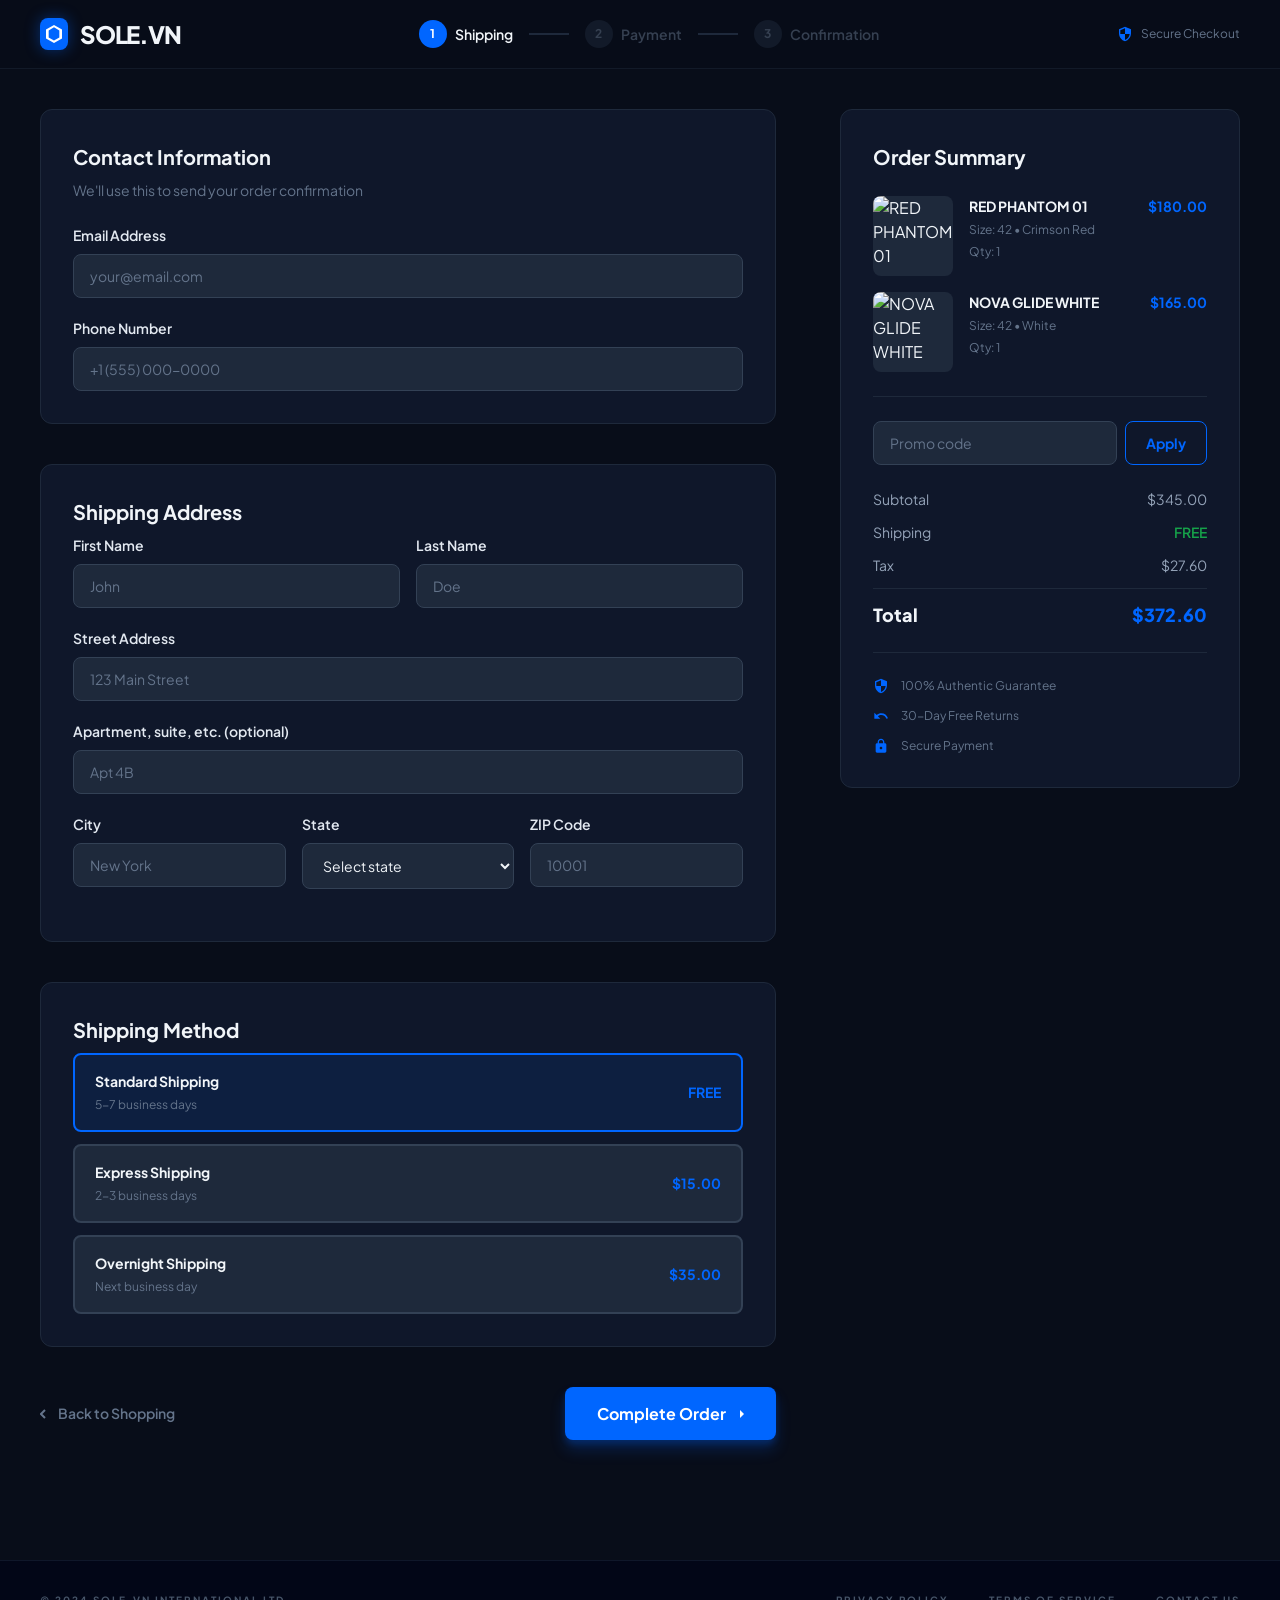
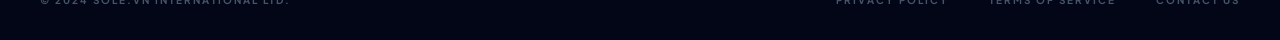
==== checkout.html @ 415acdad "Initial commit - Add website files" ====
<!doctype html>
<html lang="en">
  <head>
    <meta charset="UTF-8" />
    <meta name="viewport" content="width=device-width, initial-scale=1.0" />
    <title>Checkout - SOLE.VN</title>
    <link
      href="https://fonts.googleapis.com/css2?family=Plus+Jakarta+Sans:wght@400;500;600;700;800;900&display=swap"
      rel="stylesheet"
    />
    <link rel="stylesheet" href="styles.css" />
  </head>
  <body>
    <!-- Header -->
    <header class="checkout-header">
      <div class="header-container">
        <a href="index.html" class="logo">
          <div class="logo-icon">
            <svg viewBox="0 0 18 20">
              <path
                d="M9 0L0 5v10l9 5 9-5V5L9 0zm0 2.5L15 6v8l-6 3.33L3 14V6l6-3.5z"
              />
            </svg>
          </div>
          <span class="logo-text">SOLE.VN</span>
        </a>
        <div class="checkout-steps">
          <div class="step active">
            <span class="step-number">1</span>
            <span class="step-label">Shipping</span>
          </div>
          <div class="step-line"></div>
          <div class="step">
            <span class="step-number">2</span>
            <span class="step-label">Payment</span>
          </div>
          <div class="step-line"></div>
          <div class="step">
            <span class="step-number">3</span>
            <span class="step-label">Confirmation</span>
          </div>
        </div>
        <div class="secure-badge">
          <svg viewBox="0 0 24 24">
            <path
              d="M12 1L3 5v6c0 5.55 3.84 10.74 9 12 5.16-1.26 9-6.45 9-12V5l-9-4zm0 10.99h7c-.53 4.12-3.28 7.79-7 8.94V12H5V6.3l7-3.11v8.8z"
            />
          </svg>
          <span>Secure Checkout</span>
        </div>
      </div>
    </header>

    <!-- Main Content -->
    <main class="checkout-main">
      <div class="checkout-container">
        <!-- Left: Form -->
        <div class="checkout-form">
          <!-- Contact Info -->
          <section class="form-section">
            <h2>Contact Information</h2>
            <p class="section-desc">
              We'll use this to send your order confirmation
            </p>
            <div class="form-group">
              <label for="email">Email Address</label>
              <input type="email" id="email" placeholder="your@email.com" />
            </div>
            <div class="form-group">
              <label for="phone">Phone Number</label>
              <input type="tel" id="phone" placeholder="+1 (555) 000-0000" />
            </div>
          </section>

          <!-- Shipping Address -->
          <section class="form-section">
            <h2>Shipping Address</h2>
            <div class="form-row">
              <div class="form-group">
                <label for="firstName">First Name</label>
                <input type="text" id="firstName" placeholder="John" />
              </div>
              <div class="form-group">
                <label for="lastName">Last Name</label>
                <input type="text" id="lastName" placeholder="Doe" />
              </div>
            </div>
            <div class="form-group">
              <label for="address">Street Address</label>
              <input type="text" id="address" placeholder="123 Main Street" />
            </div>
            <div class="form-group">
              <label for="apartment">Apartment, suite, etc. (optional)</label>
              <input type="text" id="apartment" placeholder="Apt 4B" />
            </div>
            <div class="form-row">
              <div class="form-group">
                <label for="city">City</label>
                <input type="text" id="city" placeholder="New York" />
              </div>
              <div class="form-group">
                <label for="state">State</label>
                <select id="state">
                  <option value="">Select state</option>
                  <option value="NY">New York</option>
                  <option value="CA">California</option>
                  <option value="TX">Texas</option>
                  <option value="FL">Florida</option>
                </select>
              </div>
              <div class="form-group">
                <label for="zip">ZIP Code</label>
                <input type="text" id="zip" placeholder="10001" />
              </div>
            </div>
          </section>

          <!-- Shipping Method -->
          <section class="form-section">
            <h2>Shipping Method</h2>
            <div class="shipping-options">
              <label class="shipping-option">
                <input type="radio" name="shipping" value="standard" checked />
                <div class="option-content">
                  <div class="option-info">
                    <span class="option-name">Standard Shipping</span>
                    <span class="option-time">5-7 business days</span>
                  </div>
                  <span class="option-price">FREE</span>
                </div>
              </label>
              <label class="shipping-option">
                <input type="radio" name="shipping" value="express" />
                <div class="option-content">
                  <div class="option-info">
                    <span class="option-name">Express Shipping</span>
                    <span class="option-time">2-3 business days</span>
                  </div>
                  <span class="option-price">$15.00</span>
                </div>
              </label>
              <label class="shipping-option">
                <input type="radio" name="shipping" value="overnight" />
                <div class="option-content">
                  <div class="option-info">
                    <span class="option-name">Overnight Shipping</span>
                    <span class="option-time">Next business day</span>
                  </div>
                  <span class="option-price">$35.00</span>
                </div>
              </label>
            </div>
          </section>

          <!-- Navigation Buttons -->
          <div class="form-actions">
            <a href="product-collection.html" class="btn-back">
              <svg viewBox="0 0 10 10"><path d="M5 1L1 5l4 4" /></svg>
              Back to Shopping
            </a>
            <button class="btn-continue">
              Complete Order
              <svg viewBox="0 0 10 10"><path d="M1 5h8M6 1l4 4-4 4" /></svg>
            </button>
          </div>
        </div>

        <!-- Right: Order Summary -->
        <aside class="order-summary">
          <h2>Order Summary</h2>

          <div class="order-items">
            <!-- Item 1 -->
            <div class="order-item">
              <div class="item-image">
                <img src="images/2.png" alt="RED PHANTOM 01" />
              </div>
              <div class="item-details">
                <span class="item-name">RED PHANTOM 01</span>
                <span class="item-variant">Size: 42 • Crimson Red</span>
                <span class="item-qty">Qty: 1</span>
              </div>
              <span class="item-price">$180.00</span>
            </div>

            <!-- Item 2 -->
            <div class="order-item">
              <div class="item-image">
                <img src="images/4.png" alt="NOVA GLIDE WHITE" />
              </div>
              <div class="item-details">
                <span class="item-name">NOVA GLIDE WHITE</span>
                <span class="item-variant">Size: 42 • White</span>
                <span class="item-qty">Qty: 1</span>
              </div>
              <span class="item-price">$165.00</span>
            </div>
          </div>

          <!-- Promo Code -->
          <div class="promo-section">
            <div class="promo-input">
              <input type="text" placeholder="Promo code" />
              <button class="promo-btn">Apply</button>
            </div>
          </div>

          <!-- Order Totals -->
          <div class="order-totals">
            <div class="total-row">
              <span>Subtotal</span>
              <span>$345.00</span>
            </div>
            <div class="total-row">
              <span>Shipping</span>
              <span class="free">FREE</span>
            </div>
            <div class="total-row">
              <span>Tax</span>
              <span>$27.60</span>
            </div>
            <div class="total-row total-final">
              <span>Total</span>
              <span>$372.60</span>
            </div>
          </div>

          <!-- Guarantees -->
          <div class="guarantees">
            <div class="guarantee">
              <svg viewBox="0 0 24 24">
                <path
                  d="M12 1L3 5v6c0 5.55 3.84 10.74 9 12 5.16-1.26 9-6.45 9-12V5l-9-4zm0 10.99h7c-.53 4.12-3.28 7.79-7 8.94V12H5V6.3l7-3.11v8.8z"
                />
              </svg>
              <span>100% Authentic Guarantee</span>
            </div>
            <div class="guarantee">
              <svg viewBox="0 0 24 24">
                <path
                  d="M12.5 8c-2.65 0-5.05.99-6.9 2.6L2 7v9h9l-3.62-3.62c1.39-1.16 3.16-1.88 5.12-1.88 3.54 0 6.55 2.31 7.6 5.5l2.37-.78C21.08 11.03 17.15 8 12.5 8z"
                />
              </svg>
              <span>30-Day Free Returns</span>
            </div>
            <div class="guarantee">
              <svg viewBox="0 0 24 24">
                <path
                  d="M18 8h-1V6c0-2.76-2.24-5-5-5S7 3.24 7 6v2H6c-1.1 0-2 .9-2 2v10c0 1.1.9 2 2 2h12c1.1 0 2-.9 2-2V10c0-1.1-.9-2-2-2zm-6 9c-1.1 0-2-.9-2-2s.9-2 2-2 2 .9 2 2-.9 2-2 2zm3.1-9H8.9V6c0-1.71 1.39-3.1 3.1-3.1 1.71 0 3.1 1.39 3.1 3.1v2z"
                />
              </svg>
              <span>Secure Payment</span>
            </div>
          </div>
        </aside>
      </div>
    </main>

    <!-- Footer -->
    <footer class="checkout-footer">
      <div class="footer-content">
        <span>© 2024 SOLE.VN INTERNATIONAL LTD.</span>
        <div class="footer-links">
          <a href="#">Privacy Policy</a>
          <a href="#">Terms of Service</a>
          <a href="#">Contact Us</a>
        </div>
      </div>
    </footer>
  </body>
</html>
---- styles.css ----
* {
  margin: 0;
  padding: 0;
  box-sizing: border-box;
}

body {
  font-family: "Plus Jakarta Sans", sans-serif;
  background-color: #080d19;
  color: #f1f5f9;
  line-height: 1.5;
}

a {
  text-decoration: none;
  color: inherit;
}

/* Tier 1: Utility Bar */
.utility-bar {
  background: rgba(8, 13, 25, 0.8);
  border-bottom: 1px solid rgba(30, 41, 59, 0.3);
  padding: 8px 40px;
  display: flex;
  justify-content: space-between;
  align-items: center;
  font-size: 10px;
  letter-spacing: 1px;
  text-transform: uppercase;
  font-weight: 700;
}

.utility-left {
  display: flex;
  gap: 24px;
  color: #64748b;
}

.utility-left span:first-child {
  color: #64748b;
}

.utility-left a {
  color: #0066ff;
}

.utility-right {
  display: flex;
  gap: 16px;
}

.utility-right a {
  color: #64748b;
}

/* Tier 2: Main Navigation */
.main-nav {
  background: rgba(8, 13, 25, 0.8);
  backdrop-filter: blur(12px);
  border-bottom: 1px solid rgba(30, 41, 59, 0.5);
  padding: 16px 40px;
  display: flex;
  justify-content: space-between;
  align-items: center;
}

.nav-left {
  display: flex;
  align-items: center;
  gap: 48px;
}

.logo {
  display: flex;
  align-items: center;
  gap: 12px;
}

.logo-icon {
  background: #0066ff;
  width: 28px;
  height: 32px;
  border-radius: 8px;
  display: flex;
  align-items: center;
  justify-content: center;
  box-shadow: 0 0 15px rgba(0, 102, 255, 0.4);
}

.logo-icon svg {
  width: 16px;
  height: 20px;
  fill: white;
}

.logo-text {
  font-size: 24px;
  font-weight: 800;
  letter-spacing: -1.2px;
  color: #f1f5f9;
}

.nav-links {
  display: flex;
  gap: 32px;
  align-items: center;
}

.nav-links a {
  font-size: 14px;
  font-weight: 700;
  color: #f1f5f9;
}

.nav-links a.sale {
  color: #f43f5e;
}

.nav-right {
  display: flex;
  align-items: center;
  gap: 24px;
}

.search-box {
  background: #1e293b;
  border-radius: 8px;
  display: flex;
  align-items: center;
  padding: 0 16px;
  min-width: 256px;
}

.search-box svg {
  width: 15px;
  height: 15px;
  fill: #64748b;
}

.search-box input {
  background: transparent;
  border: none;
  color: #64748b;
  font-size: 14px;
  padding: 13px;
  width: 100%;
  font-family: inherit;
}

.search-box input::placeholder {
  color: #64748b;
}

.nav-icons {
  display: flex;
  gap: 12px;
}

.nav-icon {
  background: #1e293b;
  width: 44px;
  height: 44px;
  border-radius: 8px;
  display: flex;
  align-items: center;
  justify-content: center;
}

.nav-icon svg {
  width: 20px;
  height: 20px;
  fill: white;
}

/* Tier 3: Category Filter */
.category-filter {
  background: rgba(8, 13, 25, 0.8);
  backdrop-filter: blur(12px);
  border-bottom: 1px solid rgba(30, 41, 59, 0.3);
  padding: 12px 40px;
  display: flex;
  gap: 40px;
  overflow-x: auto;
}

.category-filter a {
  font-size: 11px;
  font-weight: 700;
  letter-spacing: 1.1px;
  text-transform: uppercase;
  color: #64748b;
  padding-bottom: 4px;
  white-space: nowrap;
}

.category-filter a.active {
  color: #0066ff;
  border-bottom: 2px solid #0066ff;
}

/* Stats Bar */
.stats-bar {
  border-top: 1px solid rgba(30, 41, 59, 0.5);
  border-bottom: 1px solid rgba(30, 41, 59, 0.5);
  padding: 48px 40px;
  display: grid;
  grid-template-columns: repeat(4, 1fr);
  gap: 32px;
}

.stat-item {
  display: flex;
  align-items: center;
  gap: 16px;
}

.stat-icon {
  color: #0066ff;
  width: 27.5px;
  height: 20px;
}

.stat-icon svg {
  width: 100%;
  height: 100%;
  fill: currentColor;
}

.stat-content h4 {
  font-size: 14px;
  font-weight: 700;
  text-transform: uppercase;
  color: #f1f5f9;
  margin-bottom: 4px;
}

.stat-content p {
  font-size: 12px;
  color: #64748b;
}

/* Hero Section */
.hero-section {
  position: relative;
  height: 700px;
  overflow: hidden;
}

.hero-gradient {
  position: absolute;
  inset: 0;
  background:
    linear-gradient(180deg, rgba(0, 102, 255, 0.05) 2.5%, transparent 2.5%),
    linear-gradient(90deg, rgba(0, 102, 255, 0.05) 2.5%, transparent 2.5%);
}

.hero-gradient-2 {
  position: absolute;
  inset: 0;
  background: linear-gradient(
    90deg,
    #080d19 0%,
    rgba(8, 13, 25, 0.4) 50%,
    transparent 100%
  );
}

.hero-content {
  position: relative;
  z-index: 10;
  display: flex;
  height: 100%;
}

.hero-left {
  flex: 1;
  padding: 40px;
  display: flex;
  flex-direction: column;
  justify-content: center;
}

.hero-badge {
  display: inline-flex;
  background: rgba(0, 102, 255, 0.2);
  border: 1px solid rgba(0, 102, 255, 0.3);
  border-radius: 8px;
  padding: 4px 12px;
  margin-bottom: 24px;
  width: fit-content;
}

.hero-badge span {
  font-size: 12px;
  font-weight: 700;
  letter-spacing: 1.2px;
  color: #0066ff;
}

.hero-title {
  font-size: 72px;
  font-weight: 900;
  line-height: 72px;
  letter-spacing: -1.8px;
  margin-bottom: 24px;
}

.hero-title span {
  background: linear-gradient(90deg, #0066ff, #36d3ff);
  -webkit-background-clip: text;
  -webkit-text-fill-color: transparent;
  background-clip: text;
}

.hero-description {
  font-size: 18px;
  color: #94a3b8;
  line-height: 28px;
  max-width: 512px;
  margin-bottom: 32px;
}

.hero-buttons {
  display: flex;
  gap: 16px;
}

.btn-primary {
  background: #0066ff;
  color: white;
  padding: 16px 32px;
  border-radius: 8px;
  font-size: 16px;
  font-weight: 700;
  display: flex;
  align-items: center;
  gap: 8px;
  box-shadow:
    0 4px 6px rgba(0, 102, 255, 0.2),
    0 10px 15px rgba(0, 102, 255, 0.2);
  transition: all 0.3s;
}

.btn-primary:hover {
  transform: translateY(-2px);
  box-shadow:
    0 6px 12px rgba(0, 102, 255, 0.3),
    0 15px 25px rgba(0, 102, 255, 0.25);
}

.btn-primary svg {
  width: 9.33px;
  height: 9.33px;
  fill: white;
}

.btn-secondary {
  background: #1e293b;
  color: white;
  padding: 16px 32px;
  border-radius: 8px;
  font-size: 16px;
  font-weight: 700;
}

.hero-right {
  flex: 1;
  display: flex;
  align-items: center;
  justify-content: center;
  position: relative;
}

.hero-image-container {
  position: relative;
  width: 640px;
  height: 640px;
}

.hero-blur-circle {
  position: absolute;
  width: 500px;
  height: 500px;
  background: rgba(0, 102, 255, 0.1);
  border-radius: 50%;
  filter: blur(120px);
  left: 50%;
  top: 50%;
  transform: translate(-50%, -50%);
}

.hero-shoe {
  position: relative;
  width: 100%;
  height: 100%;
  background: linear-gradient(135deg, rgba(0, 102, 255, 0.1), transparent);
  border-radius: 50%;
  display: flex;
  align-items: center;
  justify-content: center;
  transform: rotate(-15deg);
  box-shadow: 0 20px 50px rgba(0, 102, 255, 0.4);
}

.hero-shoe-img {
  width: 100%;
  height: 100%;
  object-fit: contain;
  transform: rotate(-15deg);
}

.hero-shoe-placeholder {
  font-size: 120px;
  color: rgba(0, 102, 255, 0.3);
}

.hero-stat {
  position: absolute;
  background: rgba(0, 0, 0, 0.5);
  backdrop-filter: blur(4px);
  border: 1px solid rgba(0, 102, 255, 0.2);
  border-radius: 12px;
  padding: 24px;
}

.hero-stat-top {
  top: 25px;
  right: 100px;
}

.hero-stat-bottom {
  bottom: 50px;
  left: 50px;
}

.hero-stat-label {
  font-size: 10px;
  font-weight: 700;
  text-transform: uppercase;
  color: #0066ff;
  margin-bottom: 8px;
}

.hero-stat-value {
  font-size: 20px;
  font-weight: 700;
  color: white;
}

/* Product Grid Section */
.products-section {
  padding: 80px 24px;
}

.products-header {
  display: flex;
  justify-content: space-between;
  align-items: flex-end;
  margin-bottom: 40px;
  padding: 0 24px;
}

.products-title h2 {
  font-size: 30px;
  font-weight: 800;
  margin-bottom: 8px;
}

.products-title p {
  font-size: 16px;
  color: #64748b;
}

.view-all {
  display: flex;
  align-items: center;
  gap: 8px;
  color: #0066ff;
  font-size: 16px;
  font-weight: 700;
}

.view-all svg {
  width: 7.4px;
  height: 12px;
  fill: #0066ff;
}

.products-grid {
  display: grid;
  grid-template-columns: repeat(3, 1fr);
  gap: 24px;
}

.product-card {
  background: #0f172a;
  border: 1px solid #1e293b;
  border-radius: 12px;
  overflow: hidden;
  transition:
    transform 0.3s,
    box-shadow 0.3s;
}

.product-card:hover {
  transform: translateY(-4px);
  box-shadow: 0 12px 24px rgba(0, 0, 0, 0.3);
}

.product-image {
  aspect-ratio: 1;
  background: #0f172a;
  position: relative;
  display: flex;
  align-items: center;
  justify-content: center;
}

.product-img {
  width: 100%;
  height: 100%;
  object-fit: cover;
}

.product-image-placeholder {
  font-size: 80px;
  opacity: 0.3;
}

.product-wishlist {
  position: absolute;
  bottom: 16px;
  right: 16px;
  background: rgba(8, 13, 25, 0.5);
  backdrop-filter: blur(12px);
  border-radius: 9999px;
  padding: 8px;
  width: 32.67px;
  height: 31.29px;
  display: flex;
  align-items: center;
  justify-content: center;
}

.product-wishlist svg {
  width: 16.67px;
  height: 15.29px;
  fill: #64748b;
}

.product-add-btn {
  position: absolute;
  top: 50%;
  left: 50%;
  transform: translate(-50%, -50%);
  background: rgba(0, 102, 255, 0.9);
  padding: 12px 24px;
  text-align: center;
  font-size: 14px;
  font-weight: 700;
  opacity: 0;
  transition: all 0.3s;
  border: none;
  color: white;
  cursor: pointer;
  border-radius: 8px;
  white-space: nowrap;
}

.product-card:hover .product-add-btn {
  opacity: 1;
}

.product-add-btn:hover {
  background: #0066ff;
  transform: translate(-50%, -50%) scale(1.05);
}

/* Add to Cart Button for Collection Page */
.add-to-cart-btn {
  position: absolute;
  top: 16px;
  left: 16px;
  background: rgba(0, 102, 255, 0.9);
  padding: 8px;
  text-align: center;
  opacity: 0;
  transition: all 0.3s;
  border: none;
  color: white;
  cursor: pointer;
  border-radius: 8px;
  display: flex;
  align-items: center;
  justify-content: center;
}

.add-to-cart-btn svg {
  width: 16px;
  height: 16px;
  fill: white;
}

.product-card:hover .add-to-cart-btn {
  opacity: 1;
}

.add-to-cart-btn:hover {
  background: #0066ff;
  transform: scale(1.1);
}

.product-badge {
  position: absolute;
  top: 16px;
  left: 16px;
  background: #e11d48;
  border-radius: 8px;
  padding: 4px 8px;
}

.product-badge span {
  font-size: 10px;
  font-weight: 700;
  color: #f1f5f9;
}

.product-info {
  padding: 16px;
}

.product-name-price {
  display: flex;
  justify-content: space-between;
  align-items: center;
  margin-bottom: 8px;
}

.product-name {
  font-size: 14px;
  font-weight: 700;
  text-transform: uppercase;
  letter-spacing: -0.4px;
}

.product-price {
  font-size: 14px;
  font-weight: 700;
  color: #0066ff;
}

.product-meta {
  font-size: 10px;
  font-weight: 500;
  text-transform: uppercase;
  letter-spacing: 1.2px;
  color: #64748b;
}

/* Newsletter Section */
.newsletter-section {
  position: relative;
  margin: 0 40px;
  border-radius: 16px;
  overflow: hidden;
}

.newsletter-bg {
  position: absolute;
  inset: 0;
  background:
    linear-gradient(180deg, rgba(0, 102, 255, 0.05) 2.5%, transparent 2.5%),
    linear-gradient(90deg, rgba(0, 102, 255, 0.05) 2.5%, transparent 2.5%);
  opacity: 0.2;
}

.newsletter-content {
  position: relative;
  background: #0066ff;
  padding: 48px;
  display: flex;
  justify-content: space-between;
  align-items: center;
}

.newsletter-text h2 {
  font-size: 30px;
  font-weight: 900;
  margin-bottom: 16px;
}

.newsletter-text p {
  font-size: 16px;
  font-weight: 500;
  color: #dae6ff;
  max-width: 576px;
}

.newsletter-form {
  display: flex;
  gap: 8px;
}

.newsletter-input {
  background: rgba(255, 255, 255, 0.1);
  border: 1px solid rgba(255, 255, 255, 0.2);
  border-radius: 8px;
  padding: 13px 24px;
  min-width: 300px;
  color: white;
  font-size: 16px;
  font-family: inherit;
}

.newsletter-input::placeholder {
  color: #bfd7ff;
}

.newsletter-btn {
  background: white;
  color: #0066ff;
  padding: 12.5px 32px;
  border-radius: 8px;
  font-size: 16px;
  font-weight: 700;
  border: none;
  cursor: pointer;
  font-family: inherit;
}

/* Footer */
.footer {
  background: #020617;
  border-top: 1px solid #0f172a;
  padding: 80px 40px 40px;
}

.footer-main {
  display: grid;
  grid-template-columns: 2fr 1fr 1fr 1fr;
  gap: 40px;
  margin-bottom: 80px;
}

.footer-brand {
  max-width: 456px;
}

.footer-logo {
  display: flex;
  align-items: center;
  gap: 12px;
  margin-bottom: 32px;
}

.footer-logo-icon {
  background: #0066ff;
  width: 25.33px;
  height: 28.67px;
  border-radius: 8px;
  display: flex;
  align-items: center;
  justify-content: center;
}

.footer-logo-icon svg {
  width: 13.33px;
  height: 16.67px;
  fill: white;
}

.footer-logo-text {
  font-size: 20px;
  font-weight: 800;
  text-transform: uppercase;
  letter-spacing: -1px;
}

.footer-description {
  font-size: 16px;
  color: #64748b;
  line-height: 26px;
  margin-bottom: 32px;
}

.footer-social {
  display: flex;
  gap: 16px;
}

.social-icon {
  background: #0f172a;
  border: 1px solid #1e293b;
  border-radius: 8px;
  width: 40px;
  height: 40px;
  display: flex;
  align-items: center;
  justify-content: center;
}

.social-icon svg {
  width: 16.67px;
  height: 16.67px;
  fill: #64748b;
}

.footer-column h4 {
  font-size: 12px;
  font-weight: 700;
  text-transform: uppercase;
  letter-spacing: 1.2px;
  margin-bottom: 24px;
  padding-bottom: 44px;
}

.footer-column ul {
  list-style: none;
}

.footer-column li {
  margin-bottom: 16px;
}

.footer-column a {
  font-size: 14px;
  color: #64748b;
}

.footer-bottom {
  border-top: 1px solid #0f172a;
  padding-top: 32px;
  display: flex;
  justify-content: space-between;
  align-items: center;
}

.footer-copyright {
  font-size: 10px;
  font-weight: 700;
  text-transform: uppercase;
  letter-spacing: 2px;
  color: #475569;
}

.footer-links {
  display: flex;
  gap: 40px;
}

.footer-links a {
  font-size: 10px;
  font-weight: 700;
  text-transform: uppercase;
  letter-spacing: 2px;
  color: #475569;
}

/* Collection Page Styles */
.collection-header {
  background: rgba(8, 13, 25, 0.95);
  backdrop-filter: blur(12px);
  border-bottom: 1px solid rgba(30, 41, 59, 0.5);
  position: sticky;
  top: 0;
  z-index: 100;
}

.header-container {
  max-width: 1440px;
  margin: 0 auto;
  padding: 16px 40px;
  display: flex;
  justify-content: space-between;
  align-items: center;
}

.header-left {
  display: flex;
  align-items: center;
  gap: 48px;
}

.collection-main {
  display: flex;
  max-width: 1440px;
  margin: 0 auto;
  min-height: calc(100vh - 200px);
}

.filters-sidebar {
  width: 288px;
  background: #0f172a;
  border-right: 1px solid #1e293b;
  padding: 32px;
  flex-shrink: 0;
}

.filters-header {
  margin-bottom: 32px;
}

.filters-header h3 {
  font-size: 18px;
  font-weight: 700;
  color: #f1f5f9;
  margin-bottom: 4px;
}

.items-count {
  font-size: 12px;
  color: #64748b;
}

.filter-section {
  margin-bottom: 32px;
}

.filter-title {
  display: flex;
  justify-content: space-between;
  align-items: center;
  margin-bottom: 16px;
  color: #64748b;
  font-size: 14px;
  font-weight: 700;
  text-transform: uppercase;
  letter-spacing: 0.7px;
}

.filter-options {
  display: flex;
  flex-direction: column;
  gap: 12px;
}

.filter-checkbox {
  display: flex;
  align-items: center;
  gap: 12px;
  cursor: pointer;
  padding: 6px 0;
}

.filter-checkbox input {
  display: none;
}

.checkmark {
  width: 18px;
  height: 18px;
  border: 2px solid #334155;
  border-radius: 2px;
  position: relative;
}

.filter-checkbox input:checked + .checkmark {
  background: #0066ff;
  border-color: #0066ff;
}

.filter-checkbox input:checked + .checkmark::after {
  content: "";
  position: absolute;
  left: 5px;
  top: 2px;
  width: 4px;
  height: 8px;
  border: solid white;
  border-width: 0 2px 2px 0;
  transform: rotate(45deg);
}

.filter-checkbox span:last-child {
  color: #e2e8f0;
  font-size: 14px;
}

.price-slider {
  padding: 8px 0;
}

.slider-track {
  height: 4px;
  background: #1e293b;
  border-radius: 9999px;
  position: relative;
  margin-bottom: 24px;
}

.slider-fill {
  position: absolute;
  height: 100%;
  background: #0066ff;
  border-radius: 9999px;
  left: 10%;
  right: 30%;
}

.slider-thumb {
  position: absolute;
  width: 20px;
  height: 20px;
  background: white;
  border: 2px solid #0066ff;
  border-radius: 50%;
  top: 50%;
  transform: translateY(-50%);
  cursor: pointer;
}

.slider-thumb.left {
  left: 10%;
  margin-left: -10px;
}

.slider-thumb.right {
  right: 30%;
  margin-right: -10px;
}

.price-labels {
  display: flex;
  justify-content: space-between;
  font-size: 12px;
  font-weight: 600;
  color: #94a3b8;
}

.size-grid {
  display: grid;
  grid-template-columns: repeat(3, 1fr);
  gap: 8px;
}

.size-btn {
  background: transparent;
  border: 1px solid #334155;
  border-radius: 4px;
  padding: 10.5px 26px;
  color: #94a3b8;
  font-size: 12px;
  font-weight: 700;
  cursor: pointer;
  transition: all 0.2s;
}

.size-btn:hover {
  border-color: #64748b;
  color: #e2e8f0;
}

.size-btn.active {
  background: rgba(0, 102, 255, 0.1);
  border-color: #0066ff;
  color: #0066ff;
}

.color-options {
  display: flex;
  gap: 12px;
}

.color-btn {
  width: 32px;
  height: 32px;
  border-radius: 9999px;
  cursor: pointer;
  border: none;
  position: relative;
}

.color-btn.black {
  background: #000000;
}

.color-btn.white {
  background: #ffffff;
  border: 1px solid #e2e8f0;
}

.color-btn.blue {
  background: #2563eb;
}

.color-btn.red {
  background: #dc2626;
}

.color-btn.green {
  background: #16a34a;
}

.color-btn.active {
  box-shadow:
    0 0 0 2px #080d19,
    0 0 0 4px #0066ff;
}

.products-area {
  flex: 1;
  padding: 32px 24px 80px;
}

.products-header {
  margin-bottom: 40px;
}

.products-header h1 {
  font-size: 36px;
  font-weight: 800;
  letter-spacing: -0.9px;
  margin-bottom: 8px;
}

.products-header p {
  font-size: 16px;
  color: #94a3b8;
  margin-bottom: 24px;
}

.sort-container {
  display: flex;
  align-items: center;
  gap: 12px;
}

.sort-container span {
  font-size: 14px;
  color: #64748b;
  font-weight: 700;
}

.sort-btn {
  background: #1e293b;
  border: none;
  border-radius: 8px;
  padding: 10px 16px;
  color: #f1f5f9;
  font-size: 14px;
  font-weight: 700;
  display: flex;
  align-items: center;
  gap: 8px;
  cursor: pointer;
}

.sort-btn svg {
  fill: #f1f5f9;
}

.active-filters {
  margin-bottom: 24px;
}

.filter-tag {
  display: inline-flex;
  align-items: center;
  gap: 8px;
  background: rgba(0, 102, 255, 0.1);
  border: 1px solid rgba(0, 102, 255, 0.2);
  border-radius: 9999px;
  padding: 8px 16px;
  font-size: 12px;
  font-weight: 700;
  color: #0066ff;
}

.filter-tag svg {
  stroke: #0066ff;
}

.collection-footer {
  background: #020617;
  border-top: 1px solid #0f172a;
  padding: 32px 40px;
}

.footer-content {
  max-width: 1440px;
  margin: 0 auto;
  display: flex;
  justify-content: space-between;
  align-items: center;
}

.footer-content span {
  font-size: 10px;
  font-weight: 700;
  text-transform: uppercase;
  letter-spacing: 2px;
  color: #475569;
}

.footer-links {
  display: flex;
  gap: 40px;
}

.footer-links a {
  font-size: 10px;
  font-weight: 700;
  text-transform: uppercase;
  letter-spacing: 2px;
  color: #475569;
}

/* Responsive */
@media (max-width: 1024px) {
  .products-grid {
    grid-template-columns: repeat(2, 1fr);
    gap: 20px;
  }

  .footer-main {
    grid-template-columns: 1fr 1fr;
  }

  .filters-sidebar {
    display: none;
  }

  .collection-main {
    flex-direction: column;
  }

  .products-area {
    padding: 24px 16px 60px;
  }
}

@media (max-width: 768px) {
  .products-grid {
    grid-template-columns: 1fr;
    gap: 16px;
  }

  .products-area {
    padding: 20px 12px 40px;
  }

  .product-info {
    padding: 12px;
  }

  .product-name {
    font-size: 13px;
  }

  .product-price {
    font-size: 13px;
  }

  .product-meta {
    font-size: 9px;
  }
}

/* Product Detail Page */
.breadcrumb {
  background: #080d19;
  padding: 16px 40px;
  border-bottom: 1px solid #1e293b;
}

.breadcrumb-container {
  max-width: 1440px;
  margin: 0 auto;
  display: flex;
  align-items: center;
  gap: 8px;
  font-size: 14px;
}

.breadcrumb a {
  color: #64748b;
}

.breadcrumb span {
  color: #64748b;
}

.breadcrumb .current {
  color: #f1f5f9;
}

.product-detail {
  max-width: 1440px;
  margin: 0 auto;
  padding: 40px;
}

.product-detail-container {
  display: grid;
  grid-template-columns: 1fr 1fr;
  gap: 64px;
  margin-bottom: 80px;
}

.product-gallery {
  position: sticky;
  top: 100px;
  height: fit-content;
}

.gallery-main {
  position: relative;
  background: #0f172a;
  border-radius: 16px;
  overflow: hidden;
  margin-bottom: 16px;
}

.gallery-main img {
  width: 100%;
  height: auto;
  aspect-ratio: 1;
  object-fit: cover;
}

.wishlist-btn-large {
  position: absolute;
  top: 16px;
  right: 16px;
  background: rgba(8, 13, 25, 0.5);
  backdrop-filter: blur(12px);
  border: none;
  border-radius: 9999px;
  padding: 12px;
  cursor: pointer;
}

.wishlist-btn-large svg {
  width: 20px;
  height: 18px;
  fill: #64748b;
}

.gallery-thumbnails {
  display: flex;
  gap: 12px;
}

.thumbnail {
  flex: 1;
  background: #0f172a;
  border: 2px solid transparent;
  border-radius: 8px;
  overflow: hidden;
  cursor: pointer;
  padding: 0;
}

.thumbnail.active {
  border-color: #0066ff;
}

.thumbnail img {
  width: 100%;
  height: auto;
  aspect-ratio: 1;
  object-fit: cover;
}

.product-info-detail {
  padding-top: 20px;
}

.product-badges {
  display: flex;
  gap: 8px;
  margin-bottom: 16px;
}

.badge-new,
.badge-trending {
  background: rgba(0, 102, 255, 0.2);
  border: 1px solid rgba(0, 102, 255, 0.3);
  border-radius: 8px;
  padding: 4px 12px;
  font-size: 12px;
  font-weight: 700;
  color: #0066ff;
  letter-spacing: 1px;
}

.product-title {
  font-size: 36px;
  font-weight: 800;
  letter-spacing: -0.9px;
  margin-bottom: 8px;
}

.product-subtitle {
  font-size: 14px;
  color: #64748b;
  margin-bottom: 24px;
}

.product-price-detail {
  display: flex;
  align-items: center;
  gap: 12px;
  margin-bottom: 24px;
}

.price-current {
  font-size: 32px;
  font-weight: 800;
  color: #0066ff;
}

.price-original {
  font-size: 20px;
  color: #64748b;
  text-decoration: line-through;
}

.price-discount {
  background: #e11d48;
  border-radius: 4px;
  padding: 4px 8px;
  font-size: 12px;
  font-weight: 700;
  color: white;
}

.product-description {
  font-size: 16px;
  color: #94a3b8;
  line-height: 26px;
  margin-bottom: 32px;
}

.option-section {
  margin-bottom: 24px;
}

.option-header {
  display: flex;
  justify-content: space-between;
  align-items: center;
  margin-bottom: 12px;
}

.option-header span {
  font-size: 14px;
  font-weight: 700;
  color: #f1f5f9;
}

.selected-option {
  color: #64748b !important;
  font-weight: 500 !important;
}

.size-guide {
  font-size: 14px;
  color: #0066ff;
}

.color-options-detail {
  display: flex;
  gap: 12px;
}

.color-swatch {
  width: 40px;
  height: 40px;
  border-radius: 9999px;
  cursor: pointer;
  border: 3px solid transparent;
  transition: all 0.2s;
}

.color-swatch.active {
  border-color: #0066ff;
  box-shadow:
    0 0 0 2px #080d19,
    0 0 0 5px #0066ff;
}

.size-options-detail {
  display: grid;
  grid-template-columns: repeat(5, 1fr);
  gap: 8px;
}

.size-btn-detail {
  background: transparent;
  border: 1px solid #334155;
  border-radius: 8px;
  padding: 12px;
  color: #94a3b8;
  font-size: 14px;
  font-weight: 700;
  cursor: pointer;
  transition: all 0.2s;
}

.size-btn-detail:hover {
  border-color: #64748b;
  color: #e2e8f0;
}

.size-btn-detail.active {
  background: rgba(0, 102, 255, 0.1);
  border-color: #0066ff;
  color: #0066ff;
}

.quantity-selector {
  display: flex;
  align-items: center;
  gap: 0;
  background: #1e293b;
  border-radius: 8px;
  width: fit-content;
}

.qty-btn {
  background: transparent;
  border: none;
  color: #f1f5f9;
  font-size: 20px;
  padding: 12px 16px;
  cursor: pointer;
}

.quantity-selector input {
  background: transparent;
  border: none;
  color: #f1f5f9;
  font-size: 16px;
  font-weight: 700;
  width: 50px;
  text-align: center;
  font-family: inherit;
}

.quantity-selector input::-webkit-inner-spin-button,
.quantity-selector input::-webkit-outer-spin-button {
  -webkit-appearance: none;
}

.action-buttons {
  display: flex;
  flex-direction: column;
  gap: 12px;
  margin-bottom: 32px;
}

.add-to-cart-large {
  background: #0066ff;
  color: white;
  border: none;
  border-radius: 8px;
  padding: 16px 32px;
  font-size: 16px;
  font-weight: 700;
  cursor: pointer;
  font-family: inherit;
  box-shadow:
    0 4px 6px rgba(0, 102, 255, 0.2),
    0 10px 15px rgba(0, 102, 255, 0.2);
  transition: all 0.3s;
}

.add-to-cart-large:hover {
  transform: translateY(-2px);
  box-shadow:
    0 6px 12px rgba(0, 102, 255, 0.3),
    0 15px 25px rgba(0, 102, 255, 0.25);
}

.buy-now-btn {
  background: transparent;
  color: #f1f5f9;
  border: 1px solid #334155;
  border-radius: 8px;
  padding: 16px 32px;
  font-size: 16px;
  font-weight: 700;
  cursor: pointer;
  font-family: inherit;
}

.product-features {
  display: flex;
  flex-direction: column;
  gap: 16px;
  padding-top: 24px;
  border-top: 1px solid #1e293b;
}

.feature {
  display: flex;
  align-items: center;
  gap: 12px;
  font-size: 14px;
  color: #94a3b8;
}

.feature svg {
  width: 20px;
  height: 20px;
  fill: #0066ff;
}

.product-specs {
  margin-bottom: 80px;
}

.product-specs h2 {
  font-size: 24px;
  font-weight: 800;
  margin-bottom: 32px;
}

.specs-grid {
  display: grid;
  grid-template-columns: repeat(3, 1fr);
  gap: 24px;
}

.spec-item {
  background: #0f172a;
  border: 1px solid #1e293b;
  border-radius: 8px;
  padding: 20px;
}

.spec-label {
  display: block;
  font-size: 12px;
  color: #64748b;
  margin-bottom: 8px;
  text-transform: uppercase;
  letter-spacing: 1px;
}

.spec-value {
  font-size: 16px;
  font-weight: 700;
  color: #f1f5f9;
}

.related-products {
  margin-bottom: 80px;
}

.related-products h2 {
  font-size: 24px;
  font-weight: 800;
  margin-bottom: 32px;
}

.related-grid {
  display: grid;
  grid-template-columns: repeat(3, 1fr);
  gap: 32px;
}

@media (max-width: 1024px) {
  .product-detail-container {
    grid-template-columns: 1fr;
    gap: 32px;
  }

  .product-gallery {
    position: static;
  }

  .specs-grid {
    grid-template-columns: repeat(2, 1fr);
  }

  .related-grid {
    grid-template-columns: repeat(2, 1fr);
  }
}

@media (max-width: 768px) {
  .product-detail {
    padding: 20px;
  }

  .breadcrumb {
    padding: 12px 20px;
  }

  .product-title {
    font-size: 28px;
  }

  .size-options-detail {
    grid-template-columns: repeat(3, 1fr);
  }

  .specs-grid {
    grid-template-columns: 1fr;
  }

  .related-grid {
    grid-template-columns: 1fr;
  }
}

/* Checkout Page */
.checkout-header {
  background: rgba(8, 13, 25, 0.95);
  backdrop-filter: blur(12px);
  border-bottom: 1px solid rgba(30, 41, 59, 0.5);
  position: sticky;
  top: 0;
  z-index: 100;
}

.checkout-header .header-container {
  max-width: 1440px;
  margin: 0 auto;
  padding: 16px 40px;
  display: flex;
  justify-content: space-between;
  align-items: center;
}

.checkout-steps {
  display: flex;
  align-items: center;
  gap: 16px;
}

.step {
  display: flex;
  align-items: center;
  gap: 8px;
  opacity: 0.5;
}

.step.active {
  opacity: 1;
}

.step-number {
  width: 28px;
  height: 28px;
  border-radius: 50%;
  background: #1e293b;
  display: flex;
  align-items: center;
  justify-content: center;
  font-size: 12px;
  font-weight: 700;
  color: #64748b;
}

.step.active .step-number {
  background: #0066ff;
  color: white;
}

.step-label {
  font-size: 14px;
  font-weight: 600;
  color: #64748b;
}

.step.active .step-label {
  color: #f1f5f9;
}

.step-line {
  width: 40px;
  height: 2px;
  background: #1e293b;
}

.secure-badge {
  display: flex;
  align-items: center;
  gap: 8px;
  font-size: 12px;
  color: #64748b;
}

.secure-badge svg {
  width: 16px;
  height: 16px;
  fill: #0066ff;
}

.checkout-main {
  max-width: 1440px;
  margin: 0 auto;
  padding: 40px;
}

.checkout-container {
  display: grid;
  grid-template-columns: 1fr 400px;
  gap: 64px;
}

.checkout-form {
  display: flex;
  flex-direction: column;
  gap: 40px;
}

.form-section {
  background: #0f172a;
  border: 1px solid #1e293b;
  border-radius: 12px;
  padding: 32px;
}

.form-section h2 {
  font-size: 20px;
  font-weight: 700;
  margin-bottom: 8px;
}

.section-desc {
  font-size: 14px;
  color: #64748b;
  margin-bottom: 24px;
}

.form-group {
  margin-bottom: 20px;
}

.form-group:last-child {
  margin-bottom: 0;
}

.form-group label {
  display: block;
  font-size: 14px;
  font-weight: 600;
  color: #e2e8f0;
  margin-bottom: 8px;
}

.form-group input,
.form-group select {
  width: 100%;
  background: #1e293b;
  border: 1px solid #334155;
  border-radius: 8px;
  padding: 12px 16px;
  color: #f1f5f9;
  font-size: 14px;
  font-family: inherit;
}

.form-group input::placeholder {
  color: #64748b;
}

.form-group input:focus,
.form-group select:focus {
  outline: none;
  border-color: #0066ff;
}

.form-row {
  display: grid;
  grid-template-columns: repeat(auto-fit, minmax(150px, 1fr));
  gap: 16px;
}

.shipping-options {
  display: flex;
  flex-direction: column;
  gap: 12px;
}

.shipping-option {
  display: flex;
  align-items: center;
  cursor: pointer;
}

.shipping-option input {
  display: none;
}

.option-content {
  flex: 1;
  display: flex;
  justify-content: space-between;
  align-items: center;
  background: #1e293b;
  border: 2px solid #334155;
  border-radius: 8px;
  padding: 16px 20px;
  transition: all 0.2s;
}

.shipping-option input:checked + .option-content {
  border-color: #0066ff;
  background: rgba(0, 102, 255, 0.1);
}

.option-info {
  display: flex;
  flex-direction: column;
  gap: 4px;
}

.option-name {
  font-size: 14px;
  font-weight: 700;
  color: #f1f5f9;
}

.option-time {
  font-size: 12px;
  color: #64748b;
}

.option-price {
  font-size: 14px;
  font-weight: 700;
  color: #0066ff;
}

.form-actions {
  display: flex;
  justify-content: space-between;
  align-items: center;
}

.btn-back {
  display: flex;
  align-items: center;
  gap: 8px;
  color: #64748b;
  font-size: 14px;
  font-weight: 600;
}

.btn-back svg {
  width: 10px;
  height: 10px;
  stroke: #64748b;
  fill: none;
  stroke-width: 2;
}

.btn-continue {
  background: #0066ff;
  color: white;
  border: none;
  border-radius: 8px;
  padding: 16px 32px;
  font-size: 16px;
  font-weight: 700;
  display: flex;
  align-items: center;
  gap: 8px;
  cursor: pointer;
  font-family: inherit;
  box-shadow:
    0 4px 6px rgba(0, 102, 255, 0.2),
    0 10px 15px rgba(0, 102, 255, 0.2);
  transition: all 0.3s;
}

.btn-continue:hover {
  transform: translateY(-2px);
  box-shadow:
    0 6px 12px rgba(0, 102, 255, 0.3),
    0 15px 25px rgba(0, 102, 255, 0.25);
}

.btn-continue svg {
  width: 10px;
  height: 10px;
  fill: white;
}

/* Coming Soon Page */
.coming-soon-main {
  min-height: calc(100vh - 200px);
  display: flex;
  align-items: center;
  justify-content: center;
  padding: 60px 40px;
}

.coming-soon-content {
  text-align: center;
  max-width: 600px;
}

.coming-soon-icon {
  width: 80px;
  height: 80px;
  margin: 0 auto 32px;
  background: rgba(0, 102, 255, 0.1);
  border-radius: 50%;
  display: flex;
  align-items: center;
  justify-content: center;
}

.coming-soon-icon svg {
  width: 40px;
  height: 40px;
  fill: #0066ff;
}

.coming-soon-title {
  font-size: 48px;
  font-weight: 900;
  margin-bottom: 16px;
  background: linear-gradient(90deg, #0066ff, #36d3ff);
  -webkit-background-clip: text;
  -webkit-text-fill-color: transparent;
  background-clip: text;
}

.coming-soon-description {
  font-size: 18px;
  color: #94a3b8;
  margin-bottom: 40px;
  line-height: 28px;
}

.coming-soon-features {
  display: flex;
  justify-content: center;
  gap: 40px;
  margin-bottom: 48px;
}

.feature-item {
  display: flex;
  align-items: center;
  gap: 8px;
  font-size: 14px;
  color: #e2e8f0;
}

.feature-item svg {
  width: 16px;
  height: 16px;
  fill: #0066ff;
}

.notify-section {
  margin-bottom: 48px;
}

.notify-text {
  font-size: 14px;
  color: #64748b;
  margin-bottom: 16px;
}

.notify-form {
  display: flex;
  gap: 8px;
  justify-content: center;
}

.notify-form input {
  background: #1e293b;
  border: 1px solid #334155;
  border-radius: 8px;
  padding: 12px 16px;
  color: #f1f5f9;
  font-size: 14px;
  width: 250px;
  font-family: inherit;
}

.notify-form input::placeholder {
  color: #64748b;
}

.notify-btn {
  background: #0066ff;
  color: white;
  border: none;
  border-radius: 8px;
  padding: 12px 24px;
  font-size: 14px;
  font-weight: 700;
  cursor: pointer;
  font-family: inherit;
}

.back-actions {
  display: flex;
  gap: 16px;
  justify-content: center;
}

.action-btn {
  display: flex;
  align-items: center;
  gap: 8px;
  padding: 16px 32px;
  border-radius: 8px;
  font-size: 16px;
  font-weight: 700;
  text-decoration: none;
}

.action-btn svg {
  width: 20px;
  height: 20px;
  fill: currentColor;
}

.action-btn.primary {
  background: #0066ff;
  color: white;
}

.action-btn.secondary {
  background: transparent;
  color: #f1f5f9;
  border: 1px solid #334155;
}

.btn-back-home {
  display: flex;
  align-items: center;
  gap: 8px;
  color: #64748b;
  font-size: 14px;
  font-weight: 600;
}

.btn-back-home svg {
  width: 10px;
  height: 10px;
  stroke: #64748b;
  fill: none;
  stroke-width: 2;
}

@media (max-width: 768px) {
  .coming-soon-title {
    font-size: 36px;
  }

  .coming-soon-features {
    flex-direction: column;
    gap: 16px;
  }

  .notify-form {
    flex-direction: column;
    align-items: center;
  }

  .notify-form input {
    width: 100%;
    max-width: 300px;
  }

  .back-actions {
    flex-direction: column;
  }

  .action-btn {
    width: 100%;
    justify-content: center;
  }
}

.order-summary {
  background: #0f172a;
  border: 1px solid #1e293b;
  border-radius: 12px;
  padding: 32px;
  height: fit-content;
  position: sticky;
  top: 100px;
}

.order-summary h2 {
  font-size: 20px;
  font-weight: 700;
  margin-bottom: 24px;
}

.order-items {
  display: flex;
  flex-direction: column;
  gap: 16px;
  margin-bottom: 24px;
  padding-bottom: 24px;
  border-bottom: 1px solid #1e293b;
}

.order-item {
  display: flex;
  gap: 16px;
}

.item-image {
  width: 80px;
  height: 80px;
  background: #1e293b;
  border-radius: 8px;
  overflow: hidden;
  flex-shrink: 0;
}

.item-image img {
  width: 100%;
  height: 100%;
  object-fit: cover;
}

.item-details {
  flex: 1;
  display: flex;
  flex-direction: column;
  gap: 4px;
}

.item-name {
  font-size: 14px;
  font-weight: 700;
  color: #f1f5f9;
}

.item-variant {
  font-size: 12px;
  color: #64748b;
}

.item-qty {
  font-size: 12px;
  color: #64748b;
}

.item-price {
  font-size: 14px;
  font-weight: 700;
  color: #0066ff;
}

.promo-section {
  margin-bottom: 24px;
}

.promo-input {
  display: flex;
  gap: 8px;
}

.promo-input input {
  flex: 1;
  background: #1e293b;
  border: 1px solid #334155;
  border-radius: 8px;
  padding: 12px 16px;
  color: #f1f5f9;
  font-size: 14px;
  font-family: inherit;
}

.promo-input input::placeholder {
  color: #64748b;
}

.promo-btn {
  background: transparent;
  border: 1px solid #0066ff;
  border-radius: 8px;
  padding: 12px 20px;
  color: #0066ff;
  font-size: 14px;
  font-weight: 700;
  cursor: pointer;
  font-family: inherit;
}

.order-totals {
  display: flex;
  flex-direction: column;
  gap: 12px;
  margin-bottom: 24px;
}

.total-row {
  display: flex;
  justify-content: space-between;
  font-size: 14px;
  color: #94a3b8;
}

.total-row .free {
  color: #16a34a;
  font-weight: 600;
}

.total-final {
  padding-top: 12px;
  border-top: 1px solid #1e293b;
  font-size: 18px;
  font-weight: 800;
  color: #f1f5f9;
}

.total-final span:last-child {
  color: #0066ff;
}

.guarantees {
  display: flex;
  flex-direction: column;
  gap: 12px;
  padding-top: 24px;
  border-top: 1px solid #1e293b;
}

.guarantee {
  display: flex;
  align-items: center;
  gap: 12px;
  font-size: 12px;
  color: #64748b;
}

.guarantee svg {
  width: 16px;
  height: 16px;
  fill: #0066ff;
}

.checkout-footer {
  background: #020617;
  border-top: 1px solid #0f172a;
  padding: 32px 40px;
  margin-top: 80px;
}

.checkout-footer .footer-content {
  max-width: 1440px;
  margin: 0 auto;
  display: flex;
  justify-content: space-between;
  align-items: center;
}

.checkout-footer span {
  font-size: 10px;
  font-weight: 700;
  text-transform: uppercase;
  letter-spacing: 2px;
  color: #475569;
}

.checkout-footer .footer-links {
  display: flex;
  gap: 40px;
}

.checkout-footer .footer-links a {
  font-size: 10px;
  font-weight: 700;
  text-transform: uppercase;
  letter-spacing: 2px;
  color: #475569;
}

@media (max-width: 1024px) {
  .checkout-container {
    grid-template-columns: 1fr;
    gap: 32px;
  }

  .order-summary {
    position: static;
  }
}

@media (max-width: 768px) {
  .checkout-header .header-container {
    flex-direction: column;
    gap: 16px;
  }

  .checkout-steps {
    display: none;
  }

  .checkout-main {
    padding: 20px;
  }

  .form-section {
    padding: 20px;
  }

  .form-row {
    grid-template-columns: 1fr;
  }

  .form-actions {
    flex-direction: column;
    gap: 16px;
  }

  .btn-back {
    order: 2;
  }

  .btn-continue {
    width: 100%;
    justify-content: center;
  }
}
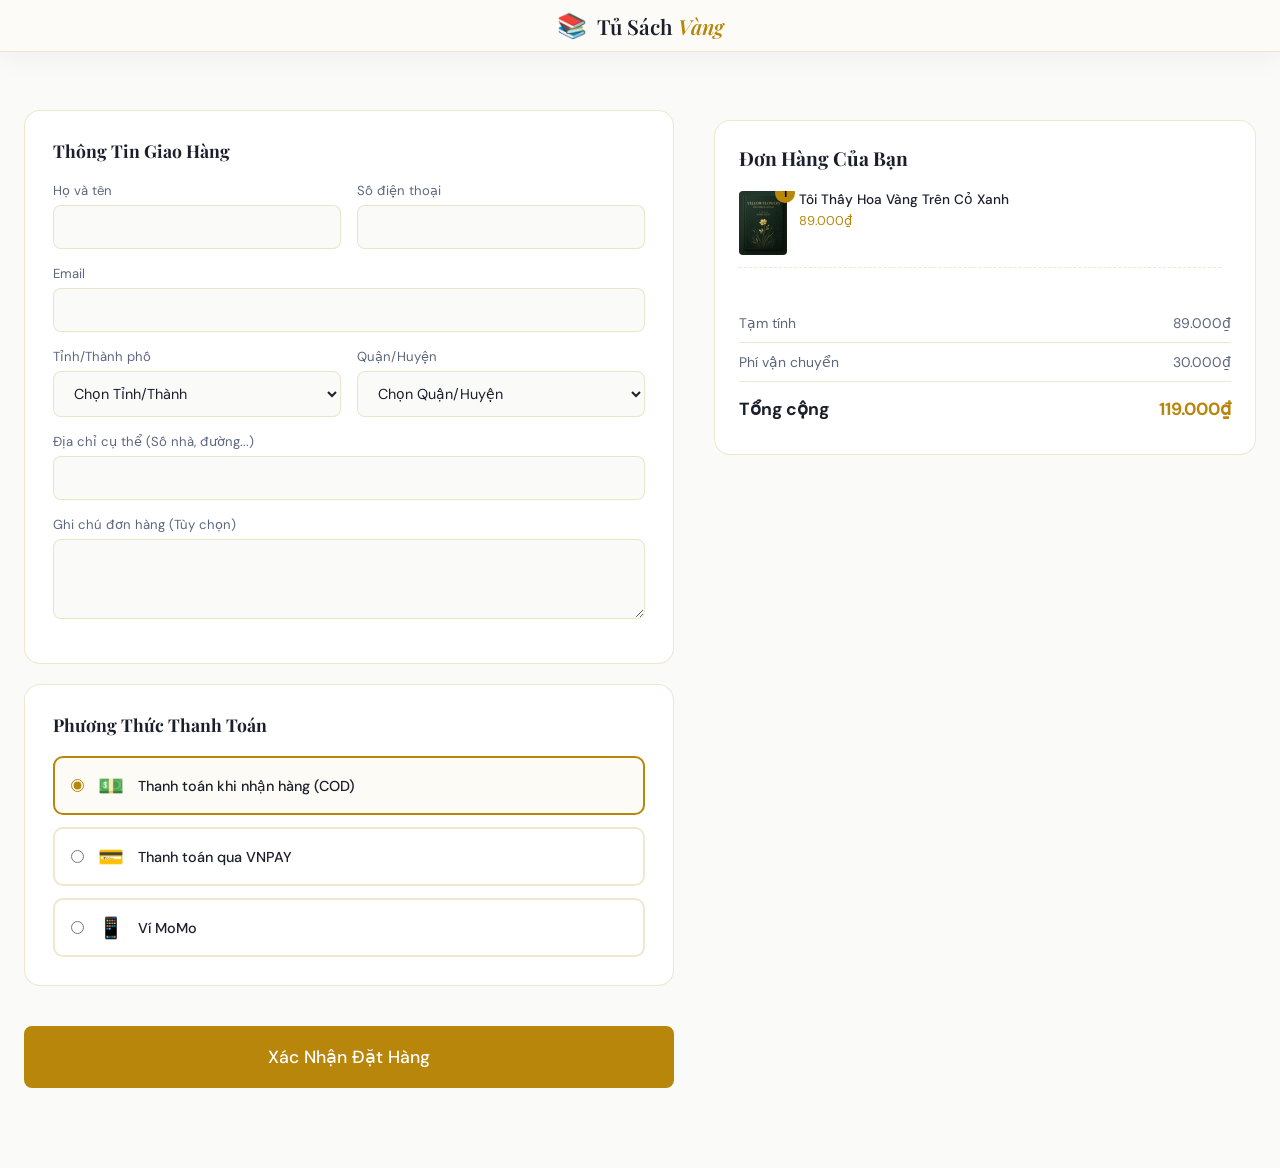
==== commit c7a63a66: "Add files via upload" ====
--- a/checkout.html
+++ b/checkout.html
@@ -1,271 +1,155 @@
-<!doctype html>
-<html lang="en">
-  <head>
-    <meta charset="UTF-8" />
-    <meta name="viewport" content="width=device-width, initial-scale=1.0" />
-    <title>Checkout - SOLE.VN</title>
-    <link
-      href="https://fonts.googleapis.com/css2?family=Plus+Jakarta+Sans:wght@400;500;600;700;800;900&display=swap"
-      rel="stylesheet"
-    />
-    <link rel="stylesheet" href="styles.css" />
-  </head>
-  <body>
-    <!-- Header -->
-    <header class="checkout-header">
-      <div class="header-container">
-        <a href="index.html" class="logo">
-          <div class="logo-icon">
-            <svg viewBox="0 0 18 20">
-              <path
-                d="M9 0L0 5v10l9 5 9-5V5L9 0zm0 2.5L15 6v8l-6 3.33L3 14V6l6-3.5z"
-              />
-            </svg>
-          </div>
-          <span class="logo-text">SOLE.VN</span>
-        </a>
-        <div class="checkout-steps">
-          <div class="step active">
-            <span class="step-number">1</span>
-            <span class="step-label">Shipping</span>
-          </div>
-          <div class="step-line"></div>
-          <div class="step">
-            <span class="step-number">2</span>
-            <span class="step-label">Payment</span>
-          </div>
-          <div class="step-line"></div>
-          <div class="step">
-            <span class="step-number">3</span>
-            <span class="step-label">Confirmation</span>
-          </div>
-        </div>
-        <div class="secure-badge">
-          <svg viewBox="0 0 24 24">
-            <path
-              d="M12 1L3 5v6c0 5.55 3.84 10.74 9 12 5.16-1.26 9-6.45 9-12V5l-9-4zm0 10.99h7c-.53 4.12-3.28 7.79-7 8.94V12H5V6.3l7-3.11v8.8z"
-            />
-          </svg>
-          <span>Secure Checkout</span>
-        </div>
-      </div>
-    </header>
-
-    <!-- Main Content -->
-    <main class="checkout-main">
-      <div class="checkout-container">
-        <!-- Left: Form -->
-        <div class="checkout-form">
-          <!-- Contact Info -->
-          <section class="form-section">
-            <h2>Contact Information</h2>
-            <p class="section-desc">
-              We'll use this to send your order confirmation
-            </p>
-            <div class="form-group">
-              <label for="email">Email Address</label>
-              <input type="email" id="email" placeholder="your@email.com" />
-            </div>
-            <div class="form-group">
-              <label for="phone">Phone Number</label>
-              <input type="tel" id="phone" placeholder="+1 (555) 000-0000" />
-            </div>
-          </section>
-
-          <!-- Shipping Address -->
-          <section class="form-section">
-            <h2>Shipping Address</h2>
-            <div class="form-row">
-              <div class="form-group">
-                <label for="firstName">First Name</label>
-                <input type="text" id="firstName" placeholder="John" />
-              </div>
-              <div class="form-group">
-                <label for="lastName">Last Name</label>
-                <input type="text" id="lastName" placeholder="Doe" />
-              </div>
-            </div>
-            <div class="form-group">
-              <label for="address">Street Address</label>
-              <input type="text" id="address" placeholder="123 Main Street" />
-            </div>
-            <div class="form-group">
-              <label for="apartment">Apartment, suite, etc. (optional)</label>
-              <input type="text" id="apartment" placeholder="Apt 4B" />
-            </div>
-            <div class="form-row">
-              <div class="form-group">
-                <label for="city">City</label>
-                <input type="text" id="city" placeholder="New York" />
-              </div>
-              <div class="form-group">
-                <label for="state">State</label>
-                <select id="state">
-                  <option value="">Select state</option>
-                  <option value="NY">New York</option>
-                  <option value="CA">California</option>
-                  <option value="TX">Texas</option>
-                  <option value="FL">Florida</option>
-                </select>
-              </div>
-              <div class="form-group">
-                <label for="zip">ZIP Code</label>
-                <input type="text" id="zip" placeholder="10001" />
-              </div>
-            </div>
-          </section>
-
-          <!-- Shipping Method -->
-          <section class="form-section">
-            <h2>Shipping Method</h2>
-            <div class="shipping-options">
-              <label class="shipping-option">
-                <input type="radio" name="shipping" value="standard" checked />
-                <div class="option-content">
-                  <div class="option-info">
-                    <span class="option-name">Standard Shipping</span>
-                    <span class="option-time">5-7 business days</span>
-                  </div>
-                  <span class="option-price">FREE</span>
-                </div>
-              </label>
-              <label class="shipping-option">
-                <input type="radio" name="shipping" value="express" />
-                <div class="option-content">
-                  <div class="option-info">
-                    <span class="option-name">Express Shipping</span>
-                    <span class="option-time">2-3 business days</span>
-                  </div>
-                  <span class="option-price">$15.00</span>
-                </div>
-              </label>
-              <label class="shipping-option">
-                <input type="radio" name="shipping" value="overnight" />
-                <div class="option-content">
-                  <div class="option-info">
-                    <span class="option-name">Overnight Shipping</span>
-                    <span class="option-time">Next business day</span>
-                  </div>
-                  <span class="option-price">$35.00</span>
-                </div>
-              </label>
-            </div>
-          </section>
-
-          <!-- Navigation Buttons -->
-          <div class="form-actions">
-            <a href="product-collection.html" class="btn-back">
-              <svg viewBox="0 0 10 10"><path d="M5 1L1 5l4 4" /></svg>
-              Back to Shopping
-            </a>
-            <button class="btn-continue">
-              Complete Order
-              <svg viewBox="0 0 10 10"><path d="M1 5h8M6 1l4 4-4 4" /></svg>
-            </button>
-          </div>
-        </div>
-
-        <!-- Right: Order Summary -->
-        <aside class="order-summary">
-          <h2>Order Summary</h2>
-
-          <div class="order-items">
-            <!-- Item 1 -->
-            <div class="order-item">
-              <div class="item-image">
-                <img src="images/2.png" alt="RED PHANTOM 01" />
-              </div>
-              <div class="item-details">
-                <span class="item-name">RED PHANTOM 01</span>
-                <span class="item-variant">Size: 42 • Crimson Red</span>
-                <span class="item-qty">Qty: 1</span>
-              </div>
-              <span class="item-price">$180.00</span>
-            </div>
-
-            <!-- Item 2 -->
-            <div class="order-item">
-              <div class="item-image">
-                <img src="images/4.png" alt="NOVA GLIDE WHITE" />
-              </div>
-              <div class="item-details">
-                <span class="item-name">NOVA GLIDE WHITE</span>
-                <span class="item-variant">Size: 42 • White</span>
-                <span class="item-qty">Qty: 1</span>
-              </div>
-              <span class="item-price">$165.00</span>
-            </div>
-          </div>
-
-          <!-- Promo Code -->
-          <div class="promo-section">
-            <div class="promo-input">
-              <input type="text" placeholder="Promo code" />
-              <button class="promo-btn">Apply</button>
-            </div>
-          </div>
-
-          <!-- Order Totals -->
-          <div class="order-totals">
-            <div class="total-row">
-              <span>Subtotal</span>
-              <span>$345.00</span>
-            </div>
-            <div class="total-row">
-              <span>Shipping</span>
-              <span class="free">FREE</span>
-            </div>
-            <div class="total-row">
-              <span>Tax</span>
-              <span>$27.60</span>
-            </div>
-            <div class="total-row total-final">
-              <span>Total</span>
-              <span>$372.60</span>
-            </div>
-          </div>
-
-          <!-- Guarantees -->
-          <div class="guarantees">
-            <div class="guarantee">
-              <svg viewBox="0 0 24 24">
-                <path
-                  d="M12 1L3 5v6c0 5.55 3.84 10.74 9 12 5.16-1.26 9-6.45 9-12V5l-9-4zm0 10.99h7c-.53 4.12-3.28 7.79-7 8.94V12H5V6.3l7-3.11v8.8z"
-                />
-              </svg>
-              <span>100% Authentic Guarantee</span>
-            </div>
-            <div class="guarantee">
-              <svg viewBox="0 0 24 24">
-                <path
-                  d="M12.5 8c-2.65 0-5.05.99-6.9 2.6L2 7v9h9l-3.62-3.62c1.39-1.16 3.16-1.88 5.12-1.88 3.54 0 6.55 2.31 7.6 5.5l2.37-.78C21.08 11.03 17.15 8 12.5 8z"
-                />
-              </svg>
-              <span>30-Day Free Returns</span>
-            </div>
-            <div class="guarantee">
-              <svg viewBox="0 0 24 24">
-                <path
-                  d="M18 8h-1V6c0-2.76-2.24-5-5-5S7 3.24 7 6v2H6c-1.1 0-2 .9-2 2v10c0 1.1.9 2 2 2h12c1.1 0 2-.9 2-2V10c0-1.1-.9-2-2-2zm-6 9c-1.1 0-2-.9-2-2s.9-2 2-2 2 .9 2 2-.9 2-2 2zm3.1-9H8.9V6c0-1.71 1.39-3.1 3.1-3.1 1.71 0 3.1 1.39 3.1 3.1v2z"
-                />
-              </svg>
-              <span>Secure Payment</span>
-            </div>
-          </div>
-        </aside>
-      </div>
-    </main>
-
-    <!-- Footer -->
-    <footer class="checkout-footer">
-      <div class="footer-content">
-        <span>© 2024 SOLE.VN INTERNATIONAL LTD.</span>
-        <div class="footer-links">
-          <a href="#">Privacy Policy</a>
-          <a href="#">Terms of Service</a>
-          <a href="#">Contact Us</a>
-        </div>
-      </div>
-    </footer>
-  </body>
-</html>
+<!DOCTYPE html>
+<html lang="vi">
+<head>
+  <meta charset="UTF-8" />
+  <meta name="viewport" content="width=device-width, initial-scale=1.0" />
+  <title>Thanh Toán — Tủ Sách Vàng</title>
+  <link rel="preconnect" href="https://fonts.googleapis.com" />
+  <link href="https://fonts.googleapis.com/css2?family=Playfair+Display:ital,wght@0,400;0,600;0,700;1,400;1,600&family=DM+Sans:wght@300;400;500;600&family=Cormorant+Garamond:ital,wght@0,300;0,400;0,600;1,300;1,400&display=swap" rel="stylesheet" />
+  <link rel="stylesheet" href="css/main.css" />
+  <link rel="stylesheet" href="css/components.css" />
+  <link rel="stylesheet" href="css/animations.css" />
+</head>
+<body>
+<div id="toast-container" class="toast-container"></div>
+
+<header id="main-header" class="header scrolled">
+  <div class="container header__inner" style="justify-content:center;">
+    <a href="index.html" class="logo"><span class="logo__icon">📚</span><span class="logo__text">Tủ Sách <em>Vàng</em></span></a>
+  </div>
+</header>
+
+<main>
+  <div class="container">
+    <div class="checkout-layout">
+      
+      <!-- FORM SECTION -->
+      <form id="checkout-form">
+        <div class="checkout-section">
+          <h3>Thông Tin Giao Hàng</h3>
+          <div class="form-row">
+            <div class="form-group"><label>Họ và tên</label><input type="text" required /></div>
+            <div class="form-group"><label>Số điện thoại</label><input type="tel" required /></div>
+          </div>
+          <div class="form-group"><label>Email</label><input type="email" required /></div>
+          <div class="form-row">
+            <div class="form-group">
+              <label>Tỉnh/Thành phố</label>
+              <select required>
+                <option value="">Chọn Tỉnh/Thành</option>
+                <option value="hcm">Hồ Chí Minh</option>
+                <option value="hn">Hà Nội</option>
+                <option value="dn">Đà Nẵng</option>
+              </select>
+            </div>
+            <div class="form-group">
+              <label>Quận/Huyện</label>
+              <select required><option value="">Chọn Quận/Huyện</option><option value="q1">Quận 1</option></select>
+            </div>
+          </div>
+          <div class="form-group"><label>Địa chỉ cụ thể (Số nhà, đường...)</label><input type="text" required /></div>
+          <div class="form-group"><label>Ghi chú đơn hàng (Tùy chọn)</label><textarea rows="3"></textarea></div>
+        </div>
+
+        <div class="checkout-section">
+          <h3>Phương Thức Thanh Toán</h3>
+          <div class="payment-methods">
+            <label class="payment-option selected">
+              <input type="radio" name="payment" value="cod" checked />
+              <span class="payment-option__logo">💵</span>
+              <span class="payment-option__name">Thanh toán khi nhận hàng (COD)</span>
+            </label>
+            <label class="payment-option">
+              <input type="radio" name="payment" value="vnpay" />
+              <span class="payment-option__logo">💳</span>
+              <span class="payment-option__name">Thanh toán qua VNPAY</span>
+            </label>
+            <label class="payment-option">
+              <input type="radio" name="payment" value="momo" />
+              <span class="payment-option__logo">📱</span>
+              <span class="payment-option__name">Ví MoMo</span>
+            </label>
+          </div>
+        </div>
+
+        <button type="submit" class="btn btn--gold btn--full" style="padding:18px;font-size:1.1rem;margin-top:20px;">Xác Nhận Đặt Hàng</button>
+      </form>
+
+      <!-- ORDER SUMMARY -->
+      <aside class="order-summary" style="top:120px;">
+        <h3>Đơn Hàng Của Bạn</h3>
+        <div id="checkout-items" style="margin-bottom:24px;max-height:300px;overflow-y:auto;padding-right:10px;"></div>
+        
+        <div class="summary-row"><span>Tạm tính</span><span id="co-subtotal">0₫</span></div>
+        <div class="summary-row"><span>Phí vận chuyển</span><span id="co-shipping">30.000₫</span></div>
+        <div class="summary-row summary-row--total"><span>Tổng cộng</span><span id="co-total" style="color:var(--gold);">0₫</span></div>
+      </aside>
+
+    </div>
+  </div>
+</main>
+
+<script src="js/data.js"></script>
+<script src="js/cart.js"></script>
+<script>
+document.addEventListener('DOMContentLoaded', () => {
+  let items = JSON.parse(localStorage.getItem('tsv_cart') || '[]');
+  if(items.length === 0) {
+    // Demo mode: Inject dummy items so the checkout page can be previewed directly via URL
+    items = [{ id: 1, qty: 1 }];
+    localStorage.setItem('tsv_cart', JSON.stringify(items));
+  }
+
+  const container = document.getElementById('checkout-items');
+  let subtotal = 0;
+
+  container.innerHTML = items.map(item => {
+    const b = BOOKS.find(b => b.id === item.id);
+    if (!b) return '';
+    subtotal += b.price * item.qty;
+    return `
+      <div style="display:flex;gap:12px;margin-bottom:12px;padding-bottom:12px;border-bottom:1px dashed var(--border);">
+        <div style="width:48px;height:64px;position:relative;">
+          <div style="width:100%;height:100%;background:var(--surface);border-radius:4px;overflow:hidden;display:flex;align-items:center;justify-content:center;">
+            ${b.emoji}
+          </div>
+          <span style="position:absolute;top:-8px;right:-8px;background:var(--gold);color:#000;width:20px;height:20px;border-radius:50%;display:flex;align-items:center;justify-content:center;font-size:0.7rem;font-weight:700;z-index:2;">${item.qty}</span>
+        </div>
+        <div style="flex:1;">
+          <div style="font-size:0.85rem;color:var(--text);font-weight:500;">${b.title}</div>
+          <div style="font-size:0.8rem;color:var(--gold);margin-top:4px;">${(b.price * item.qty).toLocaleString('vi-VN')}₫</div>
+        </div>
+      </div>`;
+  }).join('');
+
+  document.getElementById('co-subtotal').textContent = subtotal.toLocaleString('vi-VN') + '₫';
+  const shipping = subtotal > 299000 ? 0 : 30000;
+  document.getElementById('co-shipping').textContent = shipping === 0 ? 'Miễn phí' : '30.000₫';
+  if(shipping === 0) document.getElementById('co-shipping').style.color = 'var(--accent-green)';
+  document.getElementById('co-total').textContent = (subtotal + shipping).toLocaleString('vi-VN') + '₫';
+
+  // Payment UI
+  document.querySelectorAll('.payment-option input').forEach(input => {
+    input.addEventListener('change', () => {
+      document.querySelectorAll('.payment-option').forEach(opt => opt.classList.remove('selected'));
+      input.closest('.payment-option').classList.add('selected');
+    });
+  });
+
+  // Submit
+  document.getElementById('checkout-form').addEventListener('submit', (e) => {
+    e.preventDefault();
+    localStorage.removeItem('tsv_cart');
+    document.body.innerHTML = `
+      <div style="height:100vh;display:flex;flex-direction:column;align-items:center;justify-content:center;background:var(--bg);color:var(--text);text-align:center;">
+        <div style="font-size:5rem;margin-bottom:20px;animation:fadeUp 0.6s forwards;">🎉</div>
+        <h1 style="font-family:var(--font-display);color:var(--gold);margin-bottom:10px;animation:fadeUp 0.6s 0.2s forwards;opacity:0;">Đặt Hàng Thành Công!</h1>
+        <p style="color:var(--text-muted);margin-bottom:30px;animation:fadeUp 0.6s 0.4s forwards;opacity:0;">Cảm ơn bạn đã mua sắm tại Tủ Sách Vàng. Đơn hàng sẽ sớm được giao.</p>
+        <a href="index.html" class="btn btn--gold" style="animation:fadeUp 0.6s 0.6s forwards;opacity:0;">Về Trang Chủ</a>
+      </div>
+    `;
+  });
+});
+</script>
+</body>
+</html>
--- a/css/main.css
+++ b/css/main.css
@@ -0,0 +1,387 @@
+/* ===== RESET & BASE ===== */
+*, *::before, *::after { box-sizing: border-box; margin: 0; padding: 0; }
+html { scroll-behavior: smooth; font-size: 16px; }
+body { font-family: 'DM Sans', sans-serif; background: var(--bg); color: var(--text); overflow-x: hidden; }
+img { max-width: 100%; display: block; }
+a { text-decoration: none; color: inherit; }
+
+/* ===== DESIGN TOKENS ===== */
+:root {
+  --gold: #B8860B;
+  --gold-light: #D4AF37;
+  --gold-dark: #8B6508;
+  --bg: #FAFAF8;
+  --bg-2: #F1EFEA;
+  --bg-3: #E6E2D8;
+  --bg-card: #FFFFFF;
+  --surface: #F8F6F0;
+  --border: rgba(184, 134, 11, 0.2);
+  --text: #1A1F2B;
+  --text-muted: #5C677D;
+  --text-dim: #8D99AE;
+  --accent: #A41623;
+  --accent-blue: #1D3557;
+  --accent-green: #2A9D8F;
+  --radius: 8px;
+  --radius-lg: 16px;
+  --shadow: 0 12px 40px rgba(26, 31, 43, 0.08);
+  --shadow-gold: 0 12px 30px rgba(184, 134, 11, 0.2);
+  --transition: 0.4s cubic-bezier(0.16, 1, 0.3, 1);
+  --font-display: 'Playfair Display', serif;
+  --font-body: 'DM Sans', sans-serif;
+  --font-serif: 'Cormorant Garamond', serif;
+}
+
+/* ===== UTILITIES ===== */
+.container { max-width: 1280px; margin: 0 auto; padding: 0 24px; }
+.section { padding: 80px 0; }
+.section--dark { background: var(--bg-2); }
+.btn {
+  display: inline-flex; align-items: center; gap: 8px;
+  padding: 12px 28px; border-radius: 8px; font-family: var(--font-body);
+  font-size: 0.9rem; font-weight: 500; cursor: pointer;
+  border: 2px solid transparent; transition: var(--transition); white-space: nowrap;
+}
+.btn--gold { background: var(--gold); color: #FFFFFF; border-color: var(--gold); }
+.btn--gold:hover { background: var(--gold-light); border-color: var(--gold-light); transform: translateY(-2px); box-shadow: 0 8px 24px rgba(201,168,76,0.3); }
+.btn--ghost { background: transparent; color: var(--text); border-color: rgba(45,41,38,0.2); }
+.btn--ghost:hover { border-color: var(--gold); color: var(--gold); }
+.btn--primary { background: var(--gold); color: #0F0D0A; border-color: var(--gold); }
+.btn--primary:hover { background: var(--gold-light); }
+.btn--outline { background: transparent; color: var(--gold); border-color: var(--gold); }
+.btn--outline:hover { background: var(--gold); color: #0F0D0A; }
+.btn--full { width: 100%; justify-content: center; }
+.icon-btn {
+  width: 42px; height: 42px; border: none; background: transparent;
+  color: var(--text); cursor: pointer; display: flex; align-items: center;
+  justify-content: center; border-radius: 8px; transition: var(--transition); position: relative;
+}
+.icon-btn:hover { background: var(--surface); color: var(--gold); }
+
+/* ===== SECTION HEADER ===== */
+.section-header { text-align: center; margin-bottom: 48px; }
+.section-tag {
+  display: inline-block; font-size: 0.75rem; font-weight: 600;
+  letter-spacing: 0.15em; text-transform: uppercase; color: var(--gold);
+  border: 1px solid var(--gold); padding: 4px 14px; border-radius: 20px; margin-bottom: 16px;
+}
+.section-header h2 { font-family: var(--font-display); font-size: clamp(1.8rem, 3vw, 2.6rem); color: var(--text); line-height: 1.2; }
+.section-header h2 em { color: var(--gold); font-style: italic; }
+.section-more { display: inline-block; margin-top: 12px; color: var(--gold); font-size: 0.9rem; transition: var(--transition); }
+.section-more:hover { gap: 8px; letter-spacing: 0.05em; }
+
+/* ===== HEADER ===== */
+.header {
+  position: fixed; top: 0; left: 0; right: 0; z-index: 1000;
+  padding: 16px 0; transition: var(--transition);
+  background: transparent;
+}
+.header.scrolled {
+  background: rgba(253,251,247,0.95); backdrop-filter: blur(20px);
+  border-bottom: 1px solid var(--border); padding: 10px 0;
+  box-shadow: 0 4px 30px rgba(0,0,0,0.05);
+}
+.header__inner { display: flex; align-items: center; gap: 32px; }
+.logo { display: flex; align-items: center; gap: 10px; }
+.logo__icon { font-size: 1.5rem; }
+.logo__text { font-family: var(--font-display); font-size: 1.3rem; font-weight: 600; color: var(--text); }
+.logo__text em { color: var(--gold); font-style: italic; }
+.nav { display: flex; align-items: center; gap: 8px; margin-left: auto; }
+.nav__link {
+  padding: 8px 16px; border-radius: 8px; font-size: 0.9rem;
+  color: var(--text-muted); transition: var(--transition); position: relative;
+}
+.nav__link:hover, .nav__link.active { color: var(--gold); }
+.nav__link.active::after {
+  content: ''; position: absolute; bottom: 2px; left: 50%; transform: translateX(-50%);
+  width: 4px; height: 4px; border-radius: 50%; background: var(--gold);
+}
+.header__actions { display: flex; align-items: center; gap: 4px; }
+.cart-count {
+  position: absolute; top: 4px; right: 4px;
+  width: 18px; height: 18px; border-radius: 50%; background: var(--accent);
+  color: #fff; font-size: 0.65rem; font-weight: 700;
+  display: flex; align-items: center; justify-content: center;
+  opacity: 0; transform: scale(0); transition: var(--transition);
+}
+.cart-count.visible { opacity: 1; transform: scale(1); }
+.menu-toggle { display: none; flex-direction: column; gap: 5px; }
+.menu-toggle span { display: block; width: 20px; height: 2px; background: var(--text); border-radius: 2px; transition: var(--transition); }
+
+/* ===== HERO ===== */
+.hero { position: relative; height: 100vh; min-height: 600px; overflow: hidden; }
+.hero__slider { height: 100%; }
+.hero__slide {
+  position: absolute; inset: 0; opacity: 0; transition: opacity 0.8s ease;
+  background-image: var(--bg); background-size: cover; background-position: center;
+}
+.hero__slide.active { opacity: 1; z-index: 1; }
+.hero__overlay {
+  position: absolute; inset: 0;
+  background: linear-gradient(135deg, rgba(253,251,247,0.85) 0%, rgba(253,251,247,0.4) 60%, transparent 100%);
+}
+.hero__content {
+  position: relative; z-index: 2; height: 100%;
+  display: flex; flex-direction: column; justify-content: center;
+  padding-top: 80px;
+}
+.hero__tag {
+  display: inline-block; font-size: 0.75rem; font-weight: 600;
+  letter-spacing: 0.2em; text-transform: uppercase; color: var(--gold);
+  margin-bottom: 20px; opacity: 0; animation: fadeUp 0.6s 0.2s forwards;
+}
+.hero__title {
+  font-family: var(--font-display); font-size: clamp(2.5rem, 6vw, 5rem);
+  font-weight: 700; line-height: 1.1; color: var(--text); margin-bottom: 24px;
+  opacity: 0; animation: fadeUp 0.6s 0.4s forwards;
+}
+.hero__title em { color: var(--gold); font-style: italic; }
+.hero__sub {
+  font-size: 1.1rem; color: var(--text-muted); max-width: 500px;
+  margin-bottom: 40px; line-height: 1.6;
+  opacity: 0; animation: fadeUp 0.6s 0.6s forwards;
+}
+.hero__cta { display: flex; gap: 16px; flex-wrap: wrap; opacity: 0; animation: fadeUp 0.6s 0.8s forwards; }
+.hero__controls {
+  position: absolute; bottom: 40px; left: 50%; transform: translateX(-50%);
+  z-index: 10; display: flex; align-items: center; gap: 16px;
+}
+.hero__prev, .hero__next {
+  width: 44px; height: 44px; border-radius: 50%; border: 1px solid var(--border);
+  background: rgba(253,251,247,0.7); backdrop-filter: blur(10px);
+  color: var(--text); font-size: 1.5rem; cursor: pointer;
+  display: flex; align-items: center; justify-content: center;
+  transition: var(--transition);
+}
+.hero__prev:hover, .hero__next:hover { border-color: var(--gold); color: var(--gold); }
+.hero__dots { display: flex; gap: 8px; }
+.hero__dot {
+  width: 8px; height: 8px; border-radius: 50%; border: none;
+  background: rgba(45,41,38,0.2); cursor: pointer; transition: var(--transition); padding: 0;
+}
+.hero__dot.active { background: var(--gold); width: 24px; border-radius: 4px; }
+
+/* ===== MARQUEE ===== */
+.marquee-strip { background: var(--gold); overflow: hidden; padding: 12px 0; }
+.marquee-track {
+  display: flex; gap: 48px; white-space: nowrap;
+  animation: marquee 30s linear infinite;
+}
+.marquee-track span { font-size: 0.85rem; font-weight: 600; color: #FFF; flex-shrink: 0; }
+
+/* ===== CATEGORIES ===== */
+.categories-grid {
+  display: grid; grid-template-columns: repeat(6, 1fr); gap: 16px;
+}
+.category-card {
+  background: var(--bg-card); border: 1px solid var(--border); border-radius: var(--radius);
+  padding: 28px 16px; text-align: center; transition: var(--transition);
+  display: flex; flex-direction: column; align-items: center; gap: 12px;
+}
+.category-card:hover { border-color: var(--gold); transform: translateY(-4px); box-shadow: var(--shadow-gold); }
+.category-card__icon { font-size: 2rem; }
+.category-card h3 { font-family: var(--font-display); font-size: 1rem; color: var(--text); }
+.category-card span { font-size: 0.8rem; color: var(--text-muted); }
+
+/* ===== BOOKS GRID ===== */
+.books-grid { display: grid; grid-template-columns: repeat(auto-fill, minmax(210px, 1fr)); gap: 24px; }
+
+/* ===== BOOK CARD ===== */
+.book-card {
+  background: var(--bg-card); border-radius: var(--radius); overflow: hidden;
+  border: 1px solid var(--border); transition: var(--transition);
+  display: flex; flex-direction: column;
+}
+.book-card:hover { border-color: rgba(201,168,76,0.3); box-shadow: var(--shadow); transform: translateY(-4px); }
+.book-card__cover-wrap {
+  position: relative; overflow: hidden;
+  height: 240px; perspective: 1000px;
+}
+.book-card__cover-inner {
+  width: 100%; height: 100%;
+  position: relative; transform-style: preserve-3d; transition: transform 0.6s cubic-bezier(0.4,0,0.2,1);
+}
+.book-card:hover .book-card__cover-inner { transform: rotateY(-15deg) rotateX(5deg); }
+.book-card__img {
+  width: 100%; height: 100%; object-fit: cover;
+  display: flex; align-items: center; justify-content: center;
+  font-size: 4rem; background: linear-gradient(135deg, var(--surface), var(--bg-3));
+}
+.book-card__shadow {
+  position: absolute; bottom: 0; left: 0; right: 0; height: 60%;
+  background: linear-gradient(to top, rgba(253,251,247,0.9), transparent);
+  opacity: 0; transition: var(--transition);
+}
+.book-card:hover .book-card__shadow { opacity: 1; }
+.book-card__actions {
+  position: absolute; bottom: 12px; left: 0; right: 0;
+  display: flex; gap: 8px; justify-content: center; padding: 0 12px;
+  opacity: 0; transform: translateY(12px); transition: var(--transition);
+}
+.book-card:hover .book-card__actions { opacity: 1; transform: translateY(0); }
+.book-card__actions .btn { padding: 8px 14px; font-size: 0.8rem; }
+.book-card__badge {
+  position: absolute; top: 10px; left: 10px;
+  background: var(--accent); color: #fff; font-size: 0.7rem; font-weight: 700;
+  padding: 3px 8px; border-radius: 4px; text-transform: uppercase; letter-spacing: 0.05em;
+}
+.book-card__badge--new { background: var(--accent-blue); }
+.book-card__badge--sale { background: var(--accent); }
+.book-card__wishlist {
+  position: absolute; top: 10px; right: 10px;
+  width: 32px; height: 32px; border-radius: 50%; border: none;
+  background: rgba(253,251,247,0.8); backdrop-filter: blur(4px);
+  color: var(--text-muted); font-size: 1rem; cursor: pointer; transition: var(--transition);
+  display: flex; align-items: center; justify-content: center;
+}
+.book-card__wishlist:hover, .book-card__wishlist.active { color: var(--accent); }
+.book-card__info { padding: 12px; flex: 1; display: flex; flex-direction: column; gap: 6px; }
+.book-card__cat { font-size: 0.72rem; color: var(--gold); text-transform: uppercase; letter-spacing: 0.1em; }
+.book-card__title { font-family: var(--font-display); font-size: 0.95rem; color: var(--text); line-height: 1.3; flex: 1; }
+.book-card__author { font-size: 0.8rem; color: var(--text-muted); }
+.book-card__rating { display: flex; align-items: center; gap: 4px; }
+.stars { color: var(--gold); font-size: 0.75rem; letter-spacing: -1px; }
+.rating-count { font-size: 0.72rem; color: var(--text-dim); }
+.book-card__price { display: flex; align-items: center; flex-wrap: nowrap; gap: 4px; margin-top: 4px; }
+.price-current { font-size: 0.95rem; font-weight: 700; color: var(--gold); }
+.price-original { font-size: 0.7rem; color: var(--text-dim); text-decoration: line-through; }
+.price-discount { font-size: 0.7rem; color: var(--accent); font-weight: 700; }
+
+/* ===== SKELETON ===== */
+.skeleton {
+  background: linear-gradient(90deg, var(--surface) 25%, var(--bg-3) 50%, var(--surface) 75%);
+  background-size: 200% 100%; animation: shimmer 1.5s infinite; border-radius: 6px;
+}
+.skeleton-card { background: var(--bg-card); border-radius: var(--radius); border: 1px solid var(--border); overflow: hidden; }
+.skeleton-img { height: 240px; }
+.skeleton-body { padding: 16px; display: flex; flex-direction: column; gap: 10px; }
+.skeleton-line { height: 12px; }
+.skeleton-line--short { width: 60%; }
+.skeleton-line--medium { width: 80%; }
+.skeleton-title { height: 16px; }
+
+/* ===== PROMO SECTION ===== */
+.promo-grid { display: grid; grid-template-columns: 1fr 1fr; gap: 24px; }
+.promo-stack { display: flex; flex-direction: column; gap: 24px; }
+.promo-card {
+  border-radius: var(--radius-lg); padding: 40px; position: relative; overflow: hidden;
+  background: linear-gradient(135deg, var(--surface), var(--bg-3));
+  border: 1px solid var(--border);
+}
+.promo-card--large { min-height: 300px; background: linear-gradient(135deg, #F4F0E6, #EAE4D6); }
+.promo-card--small { flex: 1; }
+.promo-card h3 { font-family: var(--font-display); font-size: 2rem; color: var(--text); line-height: 1.2; margin: 16px 0 8px; }
+.promo-card h4 { font-family: var(--font-display); font-size: 1.3rem; color: var(--text); margin: 12px 0 16px; }
+.promo-card p { color: var(--text-muted); margin-bottom: 24px; }
+.promo-card a:not(.btn) { color: var(--gold); font-size: 0.9rem; }
+.promo-badge {
+  display: inline-block; font-size: 0.7rem; font-weight: 700; letter-spacing: 0.15em;
+  text-transform: uppercase; padding: 4px 12px; border-radius: 20px;
+  background: var(--accent); color: #fff;
+}
+.promo-badge--blue { background: var(--accent-blue); }
+.promo-badge--green { background: var(--accent-green); }
+
+/* ===== COUNTDOWN ===== */
+.countdown { display: flex; gap: 12px; margin-top: 24px; }
+.countdown-item { text-align: center; }
+.countdown-num {
+  display: block; font-family: var(--font-display); font-size: 2rem; font-weight: 700;
+  color: var(--gold); background: var(--bg-card); border-radius: 8px;
+  padding: 8px 14px; min-width: 54px; line-height: 1;
+}
+.countdown-label { font-size: 0.65rem; color: var(--text-dim); text-transform: uppercase; letter-spacing: 0.1em; margin-top: 4px; display: block; }
+
+/* ===== AUTHOR SECTION ===== */
+.author-feature { display: grid; grid-template-columns: 1fr 1fr; gap: 80px; align-items: center; }
+.author-feature__text { display: flex; flex-direction: column; gap: 16px; }
+.author-feature__text h2 { font-family: var(--font-display); font-size: clamp(2rem, 4vw, 3rem); }
+.author-feature__text h2 em { color: var(--gold); font-style: italic; }
+.author-quote { font-family: var(--font-serif); font-size: 1.2rem; color: var(--gold); font-style: italic; line-height: 1.6; }
+.author-feature__text p { color: var(--text-muted); line-height: 1.7; }
+.author-feature__books { display: grid; grid-template-columns: repeat(3, 1fr); gap: 12px; }
+
+/* ===== BLOG ===== */
+.blog-grid { display: grid; grid-template-columns: repeat(3, 1fr); gap: 24px; }
+.blog-card {
+  background: var(--bg-card); border-radius: var(--radius); overflow: hidden;
+  border: 1px solid var(--border); transition: var(--transition);
+}
+.blog-card:hover { border-color: rgba(201,168,76,0.3); transform: translateY(-4px); }
+.blog-card__img { height: 200px; background: var(--surface); display: flex; align-items: center; justify-content: center; font-size: 3rem; overflow: hidden; }
+.blog-card__img img { width: 100%; height: 100%; object-fit: cover; }
+.blog-card__body { padding: 20px; }
+.blog-card__cat { font-size: 0.72rem; color: var(--gold); text-transform: uppercase; letter-spacing: 0.1em; }
+.blog-card__title { font-family: var(--font-display); font-size: 1.1rem; color: var(--text); margin: 8px 0; line-height: 1.4; }
+.blog-card__excerpt { font-size: 0.85rem; color: var(--text-muted); line-height: 1.6; }
+.blog-card__meta { display: flex; align-items: center; gap: 12px; margin-top: 16px; padding-top: 16px; border-top: 1px solid var(--border); }
+.blog-card__meta span { font-size: 0.78rem; color: var(--text-dim); }
+
+/* ===== NEWSLETTER ===== */
+.newsletter-box {
+  background: linear-gradient(135deg, var(--surface), var(--bg-3));
+  border: 1px solid var(--border); border-radius: var(--radius-lg);
+  padding: 60px; display: flex; align-items: center; justify-content: space-between; gap: 40px;
+}
+.newsletter-box__text h2 { font-family: var(--font-display); font-size: clamp(1.5rem, 3vw, 2rem); }
+.newsletter-box__text h2 em { color: var(--gold); font-style: italic; }
+.newsletter-box__text p { color: var(--text-muted); margin-top: 8px; }
+.newsletter-form { display: flex; gap: 12px; flex-shrink: 0; }
+.newsletter-form input {
+  padding: 12px 20px; border-radius: 8px; border: 1px solid var(--border);
+  background: var(--bg); color: var(--text); font-family: var(--font-body); font-size: 0.9rem;
+  width: 280px; transition: var(--transition);
+}
+.newsletter-form input:focus { outline: none; border-color: var(--gold); box-shadow: 0 0 0 3px rgba(201,168,76,0.1); }
+
+/* ===== FOOTER ===== */
+.footer { background: var(--bg-2); border-top: 1px solid var(--border); padding: 64px 0 32px; }
+.footer__grid { display: grid; grid-template-columns: 2fr 1fr 1fr 1.5fr; gap: 48px; margin-bottom: 48px; }
+.footer__brand { display: flex; flex-direction: column; gap: 16px; }
+.footer__brand p { color: var(--text-muted); font-size: 0.9rem; line-height: 1.7; max-width: 280px; }
+.footer__social { display: flex; gap: 8px; }
+.social-btn {
+  width: 36px; height: 36px; border-radius: 8px; border: 1px solid var(--border);
+  display: flex; align-items: center; justify-content: center; font-size: 0.75rem;
+  color: var(--text-muted); font-weight: 700; text-transform: uppercase; transition: var(--transition);
+}
+.social-btn:hover { border-color: var(--gold); color: var(--gold); }
+.footer__col { display: flex; flex-direction: column; gap: 12px; }
+.footer__col h4 { font-family: var(--font-display); font-size: 1rem; color: var(--text); margin-bottom: 4px; }
+.footer__col a, .footer__col p { font-size: 0.85rem; color: var(--text-muted); transition: var(--transition); line-height: 1.6; }
+.footer__col a:hover { color: var(--gold); }
+.footer__bottom { border-top: 1px solid var(--border); padding-top: 24px; display: flex; align-items: center; justify-content: space-between; }
+.footer__bottom p { font-size: 0.82rem; color: var(--text-dim); }
+.payment-icons { display: flex; gap: 8px; }
+.payment-icon {
+  padding: 4px 10px; border: 1px solid var(--border); border-radius: 4px;
+  font-size: 0.7rem; font-weight: 700; color: var(--text-muted); letter-spacing: 0.05em;
+}
+
+/* ===== RESPONSIVE ===== */
+@media (max-width: 1024px) {
+  .books-grid { grid-template-columns: repeat(3, 1fr); }
+  .categories-grid { grid-template-columns: repeat(3, 1fr); }
+  .footer__grid { grid-template-columns: 1fr 1fr; gap: 32px; }
+  .author-feature { grid-template-columns: 1fr; gap: 40px; }
+}
+@media (max-width: 768px) {
+  .nav { display: none; }
+  .nav.open { display: flex; flex-direction: column; position: fixed; top: 70px; left: 0; right: 0; background: var(--bg-2); padding: 24px; border-bottom: 1px solid var(--border); z-index: 999; }
+  .menu-toggle { display: flex; }
+  .books-grid { grid-template-columns: repeat(2, 1fr); }
+  .categories-grid { grid-template-columns: repeat(2, 1fr); }
+  .promo-grid { grid-template-columns: 1fr; }
+  .blog-grid { grid-template-columns: 1fr; }
+  .newsletter-box { flex-direction: column; padding: 32px; }
+  .newsletter-form { flex-direction: column; width: 100%; }
+  .newsletter-form input { width: 100%; }
+  .footer__grid { grid-template-columns: 1fr; gap: 24px; }
+  .hero__title { font-size: 2.2rem; }
+  .author-feature__books { grid-template-columns: repeat(2, 1fr); }
+}
+@media (max-width: 480px) {
+  .books-grid { grid-template-columns: repeat(2, 1fr); gap: 12px; }
+  .hero__cta { flex-direction: column; }
+  .footer__bottom { flex-direction: column; gap: 16px; }
+}
--- a/css/components.css
+++ b/css/components.css
@@ -0,0 +1,227 @@
+/* ===== TOAST ===== */
+.toast-container { position:fixed; bottom:24px; right:24px; z-index:9999; display:flex; flex-direction:column; gap:10px; }
+.toast {
+  display:flex; align-items:center; gap:12px;
+  background:var(--bg-card); border:1px solid var(--border); border-radius:12px;
+  padding:14px 18px; min-width:280px; max-width:360px;
+  box-shadow:0 8px 32px rgba(0,0,0,0.5); cursor:pointer;
+}
+.toast--success { border-color:rgba(46,204,113,0.4); }
+.toast--error { border-color:rgba(232,83,58,0.4); }
+.toast--info { border-color:rgba(58,123,213,0.4); }
+.toast__icon { font-size:1.2rem; flex-shrink:0; }
+.toast__body { flex:1; }
+.toast__title { font-size:0.85rem; font-weight:600; color:var(--text); }
+.toast__msg { font-size:0.78rem; color:var(--text-muted); margin-top:2px; }
+.toast__close { color:var(--text-dim); font-size:1rem; flex-shrink:0; }
+
+/* ===== MINI CART ===== */
+.cart-overlay {
+  position:fixed; inset:0; background:rgba(0,0,0,0.5); z-index:1099;
+  opacity:0; pointer-events:none; transition:opacity 0.3s; backdrop-filter:blur(4px);
+}
+.cart-overlay.open { opacity:1; pointer-events:all; }
+.mini-cart {
+  position:fixed; top:0; right:0; bottom:0; width:400px; max-width:90vw;
+  background:var(--bg-2); border-left:1px solid var(--border);
+  z-index:1100; display:flex; flex-direction:column;
+  transition:transform 0.4s cubic-bezier(0.4,0,0.2,1);
+}
+.mini-cart__header {
+  display:flex; align-items:center; justify-content:space-between;
+  padding:24px; border-bottom:1px solid var(--border);
+}
+.mini-cart__header h3 { font-family:var(--font-display); font-size:1.3rem; color:var(--text); }
+.mini-cart__close { background:none; border:none; color:var(--text-muted); font-size:1.2rem; cursor:pointer; transition:color 0.2s; }
+.mini-cart__close:hover { color:var(--text); }
+.mini-cart__items { flex:1; overflow-y:auto; padding:16px; display:flex; flex-direction:column; gap:12px; }
+.mini-cart__items::-webkit-scrollbar { width:4px; }
+.mini-cart__items::-webkit-scrollbar-thumb { background:var(--surface); border-radius:2px; }
+.cart-item {
+  display:flex; gap:12px; padding:12px; background:var(--bg-card);
+  border-radius:10px; border:1px solid var(--border);
+}
+.cart-item__img {
+  width:56px; height:72px; border-radius:6px; background:var(--surface);
+  display:flex; align-items:center; justify-content:center; font-size:1.5rem; flex-shrink:0; overflow:hidden;
+}
+.cart-item__img img { width:100%; height:100%; object-fit:cover; }
+.cart-item__info { flex:1; display:flex; flex-direction:column; gap:4px; }
+.cart-item__title { font-size:0.85rem; font-weight:500; color:var(--text); line-height:1.3; }
+.cart-item__author { font-size:0.75rem; color:var(--text-muted); }
+.cart-item__price { font-size:0.9rem; font-weight:600; color:var(--gold); }
+.cart-item__actions { display:flex; align-items:center; gap:8px; margin-top:auto; }
+.qty-btn {
+  width:24px; height:24px; border-radius:4px; border:1px solid var(--border);
+  background:var(--surface); color:var(--text); cursor:pointer; font-size:0.85rem;
+  display:flex; align-items:center; justify-content:center; transition:var(--transition);
+}
+.qty-btn:hover { border-color:var(--gold); color:var(--gold); }
+.qty-num { font-size:0.85rem; color:var(--text); min-width:20px; text-align:center; }
+.cart-item__remove { margin-left:auto; background:none; border:none; color:var(--text-dim); cursor:pointer; font-size:0.85rem; transition:color 0.2s; }
+.cart-item__remove:hover { color:var(--accent); }
+.mini-cart__empty { text-align:center; padding:40px 20px; color:var(--text-muted); }
+.mini-cart__empty .empty-icon { font-size:3rem; margin-bottom:12px; }
+.mini-cart__footer { padding:20px; border-top:1px solid var(--border); display:flex; flex-direction:column; gap:12px; }
+.mini-cart__total { display:flex; justify-content:space-between; align-items:center; }
+.mini-cart__total span:first-child { color:var(--text-muted); }
+.mini-cart__total span:last-child { font-size:1.2rem; font-weight:700; color:var(--gold); }
+
+/* ===== SEARCH OVERLAY ===== */
+.search-overlay {
+  position:fixed; inset:0; z-index:2000; background:rgba(0,0,0,0.85);
+  backdrop-filter:blur(12px); display:flex; align-items:flex-start; justify-content:center; padding-top:80px;
+}
+.search-overlay__inner { width:100%; max-width:700px; padding:0 24px; }
+.search-overlay__box {
+  display:flex; align-items:center; gap:12px;
+  background:var(--bg-card); border:1px solid var(--border); border-radius:14px;
+  padding:16px 20px; margin-bottom:16px;
+}
+.search-overlay__icon { font-size:1.2rem; color:var(--text-muted); }
+.search-overlay__box input {
+  flex:1; background:none; border:none; outline:none; color:var(--text);
+  font-size:1.1rem; font-family:var(--font-body);
+}
+.search-overlay__box input::placeholder { color:var(--text-dim); }
+.search-overlay__box button { background:none; border:none; color:var(--text-muted); cursor:pointer; font-size:1.1rem; transition:color 0.2s; }
+.search-overlay__box button:hover { color:var(--text); }
+.search-results { display:flex; flex-direction:column; gap:8px; max-height:60vh; overflow-y:auto; }
+.search-result-item {
+  display:flex; align-items:center; gap:14px;
+  background:var(--bg-card); border:1px solid var(--border); border-radius:10px;
+  padding:12px 16px; cursor:pointer; transition:var(--transition);
+}
+.search-result-item:hover { border-color:var(--gold); }
+.search-result-item__img { width:40px; height:52px; border-radius:4px; background:var(--surface); display:flex; align-items:center; justify-content:center; font-size:1.2rem; flex-shrink:0; }
+.search-result-item__title { font-size:0.9rem; font-weight:500; color:var(--text); }
+.search-result-item__author { font-size:0.78rem; color:var(--text-muted); margin-top:2px; }
+.search-result-item__price { margin-left:auto; font-size:0.9rem; font-weight:600; color:var(--gold); flex-shrink:0; }
+.search-no-result { text-align:center; padding:24px; color:var(--text-muted); font-size:0.9rem; }
+
+/* ===== BOOK DETAIL PAGE ===== */
+.book-detail { display:grid; grid-template-columns:1fr 1.4fr; gap:64px; align-items:start; padding-top:120px; padding-bottom:80px; }
+.book-detail__gallery { position:sticky; top:100px; }
+.book-cover-main {
+  width:100%; aspect-ratio:3/4; border-radius:16px; overflow:hidden;
+  background:var(--bg-card); display:flex; align-items:center; justify-content:center;
+  font-size:6rem; box-shadow:0 20px 60px rgba(0,0,0,0.5); cursor:zoom-in;
+  transition:transform 0.6s cubic-bezier(0.4,0,0.2,1);
+}
+.book-cover-main:hover { transform:rotateY(-8deg) rotateX(3deg) scale(1.02); }
+.book-cover-main img { width:100%; height:100%; object-fit:cover; }
+.book-thumbs { display:flex; gap:10px; margin-top:16px; }
+.book-thumb { width:64px; height:80px; border-radius:8px; border:2px solid var(--border); overflow:hidden; cursor:pointer; transition:var(--transition); }
+.book-thumb.active, .book-thumb:hover { border-color:var(--gold); }
+.book-detail__info { display:flex; flex-direction:column; gap:20px; }
+.book-detail__cat { font-size:0.78rem; color:var(--gold); text-transform:uppercase; letter-spacing:0.15em; }
+.book-detail__title { font-family:var(--font-display); font-size:clamp(1.8rem, 3vw, 2.6rem); color:var(--text); line-height:1.2; }
+.book-detail__author { font-size:1rem; color:var(--text-muted); }
+.book-detail__rating-row { display:flex; align-items:center; gap:12px; }
+.book-detail__price-row { display:flex; align-items:center; gap:16px; }
+.book-detail__price-current { font-size:2rem; font-weight:700; color:var(--gold); }
+.book-detail__price-original { font-size:1.1rem; color:var(--text-dim); text-decoration:line-through; }
+.book-detail__discount { background:var(--accent); color:#fff; font-size:0.8rem; font-weight:700; padding:4px 10px; border-radius:6px; }
+.book-detail__desc { color:var(--text-muted); line-height:1.8; font-size:0.95rem; }
+.book-detail__meta { display:grid; grid-template-columns:1fr 1fr; gap:12px; background:var(--bg-card); border-radius:12px; padding:20px; border:1px solid var(--border); }
+.book-meta-item label { font-size:0.75rem; color:var(--text-dim); text-transform:uppercase; letter-spacing:0.1em; display:block; margin-bottom:4px; }
+.book-meta-item span { font-size:0.9rem; color:var(--text); }
+.book-detail__actions { display:flex; gap:12px; }
+.book-detail__actions .btn { flex:1; padding:16px; font-size:1rem; }
+
+/* ===== REVIEWS ===== */
+.reviews-section { margin-top:40px; padding-top:32px; border-top:1px solid var(--border); }
+.review-card { background:var(--bg-card); border-radius:12px; padding:20px; border:1px solid var(--border); margin-bottom:12px; }
+.review-card__header { display:flex; align-items:center; gap:12px; margin-bottom:12px; }
+.review-avatar { width:40px; height:40px; border-radius:50%; background:var(--surface); display:flex; align-items:center; justify-content:center; font-size:1.2rem; }
+.review-card__name { font-weight:600; color:var(--text); font-size:0.9rem; }
+.review-card__date { font-size:0.75rem; color:var(--text-dim); }
+.review-card__text { font-size:0.87rem; color:var(--text-muted); line-height:1.7; }
+
+/* ===== CATALOG PAGE ===== */
+.catalog-layout { display:grid; grid-template-columns:260px 1fr; gap:32px; padding-top:110px; padding-bottom:80px; }
+.filters-sidebar { position:sticky; top:100px; height:fit-content; }
+.filter-group { background:var(--bg-card); border:1px solid var(--border); border-radius:12px; padding:20px; margin-bottom:16px; }
+.filter-group h4 { font-family:var(--font-display); font-size:1rem; color:var(--text); margin-bottom:16px; }
+.filter-option { display:flex; align-items:center; gap:10px; padding:6px 0; cursor:pointer; transition:color 0.2s; }
+.filter-option:hover { color:var(--gold); }
+.filter-option input[type="checkbox"] { accent-color:var(--gold); }
+.filter-option label { font-size:0.87rem; color:var(--text-muted); cursor:pointer; flex:1; }
+.filter-option .count { font-size:0.75rem; color:var(--text-dim); }
+.price-range { display:flex; gap:8px; align-items:center; }
+.price-range input { width:100%; accent-color:var(--gold); }
+.catalog-header { display:flex; align-items:center; justify-content:space-between; margin-bottom:24px; }
+.catalog-header h1 { font-family:var(--font-display); font-size:1.6rem; color:var(--text); }
+.catalog-controls { display:flex; align-items:center; gap:12px; }
+.view-toggle { display:flex; gap:4px; }
+.view-btn { width:36px; height:36px; border-radius:6px; border:1px solid var(--border); background:transparent; color:var(--text-muted); cursor:pointer; display:flex; align-items:center; justify-content:center; transition:var(--transition); font-size:1rem; }
+.view-btn.active, .view-btn:hover { border-color:var(--gold); color:var(--gold); background:rgba(201,168,76,0.1); }
+.sort-select {
+  background:var(--bg-card); border:1px solid var(--border); border-radius:8px;
+  padding:8px 14px; color:var(--text); font-family:var(--font-body); font-size:0.85rem;
+  cursor:pointer; outline:none;
+}
+.pagination { display:flex; align-items:center; justify-content:center; gap:8px; margin-top:48px; }
+.page-btn { width:40px; height:40px; border-radius:8px; border:1px solid var(--border); background:transparent; color:var(--text-muted); cursor:pointer; transition:var(--transition); display:flex; align-items:center; justify-content:center; font-size:0.9rem; }
+.page-btn.active, .page-btn:hover { border-color:var(--gold); color:var(--gold); background:rgba(201,168,76,0.1); }
+
+/* ===== ACCOUNT PAGE ===== */
+.account-layout { display:grid; grid-template-columns:240px 1fr; gap:32px; padding-top:110px; padding-bottom:80px; }
+.account-sidebar { background:var(--bg-card); border:1px solid var(--border); border-radius:16px; padding:24px; height:fit-content; }
+.account-avatar { width:80px; height:80px; border-radius:50%; background:var(--surface); display:flex; align-items:center; justify-content:center; font-size:2.5rem; margin:0 auto 16px; border:3px solid var(--gold); }
+.account-name { text-align:center; font-family:var(--font-display); font-size:1.1rem; color:var(--text); }
+.account-email { text-align:center; font-size:0.8rem; color:var(--text-muted); margin-top:4px; margin-bottom:24px; }
+.account-nav { display:flex; flex-direction:column; gap:4px; }
+.account-nav-link { padding:10px 14px; border-radius:8px; font-size:0.87rem; color:var(--text-muted); transition:var(--transition); display:flex; align-items:center; gap:10px; }
+.account-nav-link:hover, .account-nav-link.active { background:rgba(201,168,76,0.1); color:var(--gold); }
+.order-card { background:var(--bg-card); border:1px solid var(--border); border-radius:12px; padding:20px; margin-bottom:16px; }
+.order-card__header { display:flex; align-items:center; justify-content:space-between; margin-bottom:12px; }
+.order-id { font-size:0.85rem; color:var(--text-muted); }
+.order-status { font-size:0.75rem; font-weight:600; padding:4px 10px; border-radius:20px; }
+.order-status--pending { background:rgba(232,199,58,0.15); color:#e8c73a; }
+.order-status--shipped { background:rgba(58,123,213,0.15); color:var(--accent-blue); }
+.order-status--done { background:rgba(46,204,113,0.15); color:var(--accent-green); }
+
+/* ===== CART PAGE ===== */
+.cart-page-layout { display:grid; grid-template-columns:1fr 360px; gap:32px; padding-top:110px; padding-bottom:80px; }
+.cart-page-items { display:flex; flex-direction:column; gap:16px; }
+.cart-page-item { display:flex; gap:16px; background:var(--bg-card); border:1px solid var(--border); border-radius:12px; padding:16px; }
+.cart-page-item__img { width:72px; height:92px; border-radius:8px; background:var(--surface); display:flex; align-items:center; justify-content:center; font-size:2rem; flex-shrink:0; overflow:hidden; }
+.cart-page-item__img img { width:100%; height:100%; object-fit:cover; }
+.order-summary { background:var(--bg-card); border:1px solid var(--border); border-radius:16px; padding:24px; height:fit-content; position:sticky; top:100px; }
+.order-summary h3 { font-family:var(--font-display); font-size:1.2rem; color:var(--text); margin-bottom:20px; }
+.summary-row { display:flex; justify-content:space-between; padding:10px 0; border-bottom:1px solid var(--border); font-size:0.87rem; color:var(--text-muted); }
+.summary-row--total { font-size:1.1rem; font-weight:700; color:var(--text); border-bottom:none; padding-top:16px; }
+.coupon-form { display:flex; gap:8px; margin:16px 0; }
+.coupon-form input { flex:1; padding:10px 14px; background:var(--bg); border:1px solid var(--border); border-radius:8px; color:var(--text); font-family:var(--font-body); font-size:0.85rem; outline:none; transition:var(--transition); }
+.coupon-form input:focus { border-color:var(--gold); }
+
+/* ===== CHECKOUT PAGE ===== */
+.checkout-layout { display:grid; grid-template-columns:1.2fr 1fr; gap:40px; padding-top:110px; padding-bottom:80px; }
+.checkout-section { background:var(--bg-card); border:1px solid var(--border); border-radius:16px; padding:28px; margin-bottom:20px; }
+.checkout-section h3 { font-family:var(--font-display); font-size:1.1rem; color:var(--text); margin-bottom:20px; }
+.form-row { display:grid; grid-template-columns:1fr 1fr; gap:16px; }
+.form-group { display:flex; flex-direction:column; gap:6px; margin-bottom:16px; }
+.form-group label { font-size:0.82rem; color:var(--text-muted); }
+.form-group input, .form-group select, .form-group textarea {
+  padding:12px 16px; background:var(--bg); border:1px solid var(--border); border-radius:8px;
+  color:var(--text); font-family:var(--font-body); font-size:0.9rem; outline:none; transition:var(--transition);
+}
+.form-group input:focus, .form-group select:focus { border-color:var(--gold); box-shadow:0 0 0 3px rgba(201,168,76,0.1); }
+.payment-methods { display:flex; flex-direction:column; gap:12px; }
+.payment-option { display:flex; align-items:center; gap:14px; padding:14px 16px; border:2px solid var(--border); border-radius:10px; cursor:pointer; transition:var(--transition); }
+.payment-option:hover, .payment-option.selected { border-color:var(--gold); background:rgba(201,168,76,0.05); }
+.payment-option input[type="radio"] { accent-color:var(--gold); }
+.payment-option__logo { font-size:1.3rem; }
+.payment-option__name { font-size:0.9rem; color:var(--text); font-weight:500; }
+
+/* ===== BLOG PAGE ===== */
+.blog-hero { padding:120px 0 60px; background:var(--bg-2); text-align:center; }
+.blog-hero h1 { font-family:var(--font-display); font-size:clamp(2rem, 5vw, 3.5rem); color:var(--text); }
+.blog-hero h1 em { color:var(--gold); font-style:italic; }
+.blog-post-content { max-width:760px; margin:0 auto; padding:60px 24px 80px; }
+.blog-post-content h2 { font-family:var(--font-display); font-size:1.6rem; color:var(--text); margin:32px 0 16px; }
+.blog-post-content p { color:var(--text-muted); line-height:1.9; margin-bottom:16px; font-size:0.95rem; }
+.blog-post-content blockquote { border-left:3px solid var(--gold); padding:16px 24px; margin:24px 0; font-family:var(--font-serif); font-size:1.1rem; color:var(--gold); font-style:italic; background:rgba(201,168,76,0.05); border-radius:0 8px 8px 0; }
+.comment-form { background:var(--bg-card); border:1px solid var(--border); border-radius:12px; padding:24px; margin-top:32px; }
+.comment-form h4 { font-family:var(--font-display); font-size:1.1rem; color:var(--text); margin-bottom:16px; }
--- a/css/animations.css
+++ b/css/animations.css
@@ -0,0 +1,40 @@
+@keyframes fadeUp { from { opacity:0; transform:translateY(24px); } to { opacity:1; transform:translateY(0); } }
+@keyframes fadeIn { from { opacity:0; } to { opacity:1; } }
+@keyframes shimmer { to { background-position: -200% 0; } }
+@keyframes marquee { from { transform:translateX(0); } to { transform:translateX(-50%); } }
+@keyframes slideInRight { from { transform:translateX(100%); } to { transform:translateX(0); } }
+@keyframes slideOutRight { from { transform:translateX(0); } to { transform:translateX(100%); } }
+@keyframes toastIn { from { opacity:0; transform:translateX(120%); } to { opacity:1; transform:translateX(0); } }
+@keyframes toastOut { from { opacity:1; transform:translateX(0); } to { opacity:0; transform:translateX(120%); } }
+@keyframes pulse { 0%,100% { transform:scale(1); } 50% { transform:scale(1.08); } }
+@keyframes spin { to { transform:rotate(360deg); } }
+@keyframes float { 0%,100% { transform:translateY(0px); } 50% { transform:translateY(-8px); } }
+
+/* AOS-like scroll animations */
+.aos-fade-up { opacity:0; transform:translateY(32px); transition:opacity 0.6s ease, transform 0.6s ease; transition-delay: var(--delay,0s); }
+.aos-fade-up.visible { opacity:1; transform:translateY(0); }
+.aos-fade-in { opacity:0; transition:opacity 0.7s ease; transition-delay: var(--delay,0s); }
+.aos-fade-in.visible { opacity:1; }
+.aos-scale { opacity:0; transform:scale(0.92); transition:opacity 0.6s ease, transform 0.6s ease; }
+.aos-scale.visible { opacity:1; transform:scale(1); }
+
+/* Mini cart */
+.mini-cart { transform:translateX(100%); }
+.mini-cart.open { transform:translateX(0); animation:slideInRight 0.4s cubic-bezier(0.4,0,0.2,1); }
+
+/* Toast */
+.toast { animation:toastIn 0.4s cubic-bezier(0.4,0,0.2,1) forwards; }
+.toast.out { animation:toastOut 0.4s cubic-bezier(0.4,0,0.2,1) forwards; }
+
+/* Search overlay */
+.search-overlay { opacity:0; pointer-events:none; transition:opacity 0.3s; }
+.search-overlay.open { opacity:1; pointer-events:all; }
+.search-overlay__box { transform:translateY(-20px); transition:transform 0.3s; }
+.search-overlay.open .search-overlay__box { transform:translateY(0); }
+
+/* Cart icon pulse on add */
+.cart-icon-btn.pulse { animation:pulse 0.4s ease; }
+
+/* Wishlist heart */
+.book-card__wishlist { transition:color 0.2s, transform 0.2s; }
+.book-card__wishlist:active { transform:scale(1.3); }
